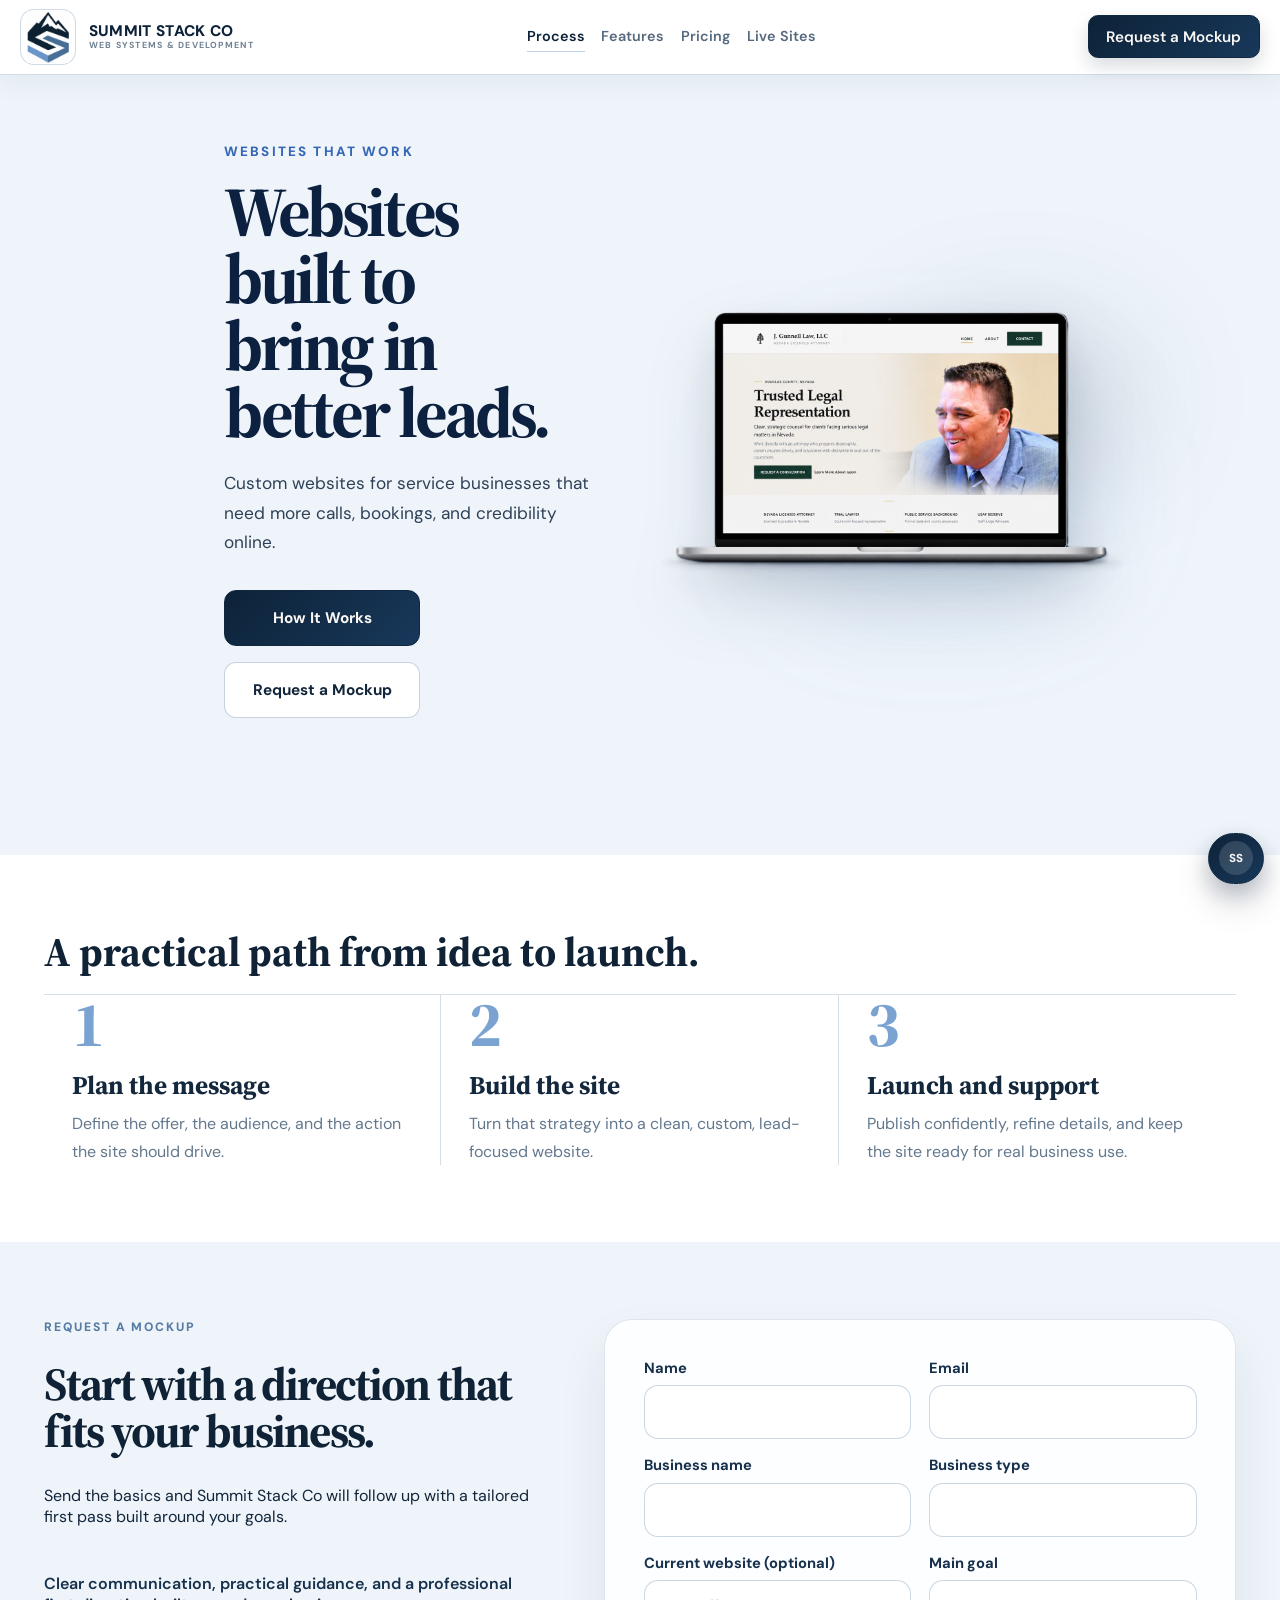
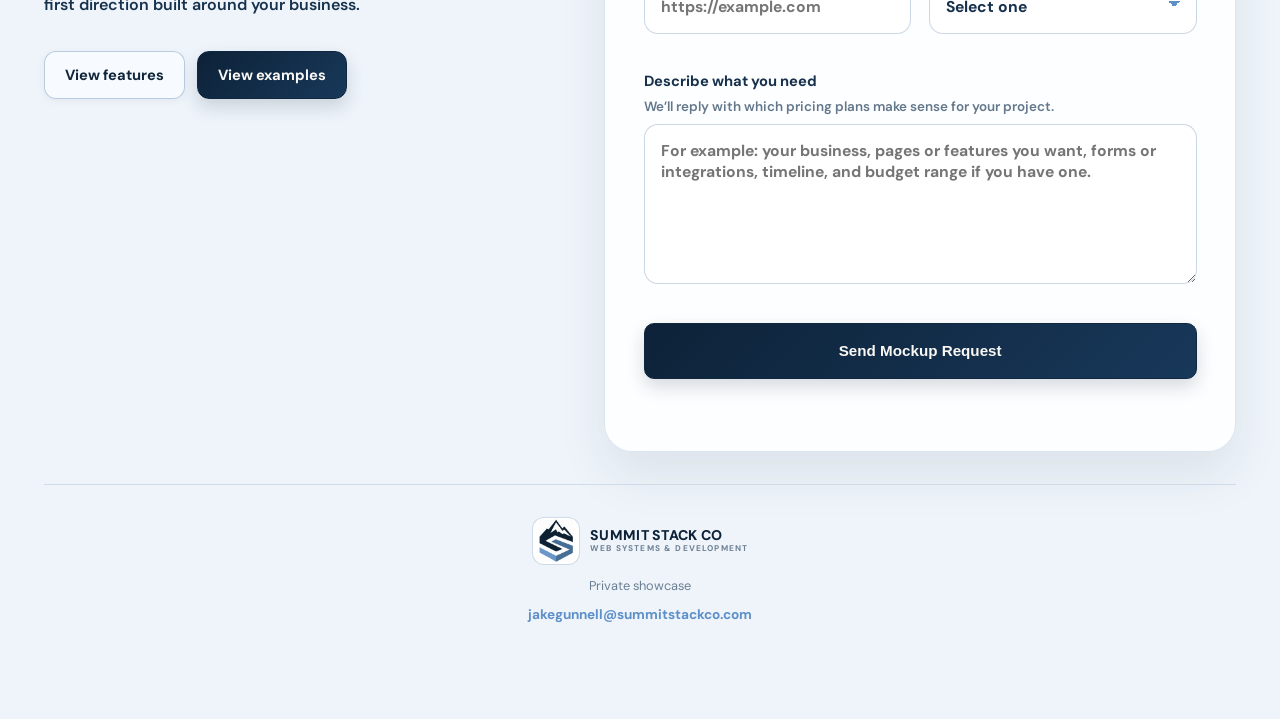
==== index.html @ 847d6bd3 "Initial commit: Summit Stack Co marketing site Co-authored-by: Cursor <cursoragent@cursor.com>" ====
<!DOCTYPE html>
<html lang="en">
<head>
  <meta charset="UTF-8">
  <meta name="viewport" content="width=device-width, initial-scale=1">
  <meta name="robots" content="noindex, nofollow">
  <meta name="googlebot" content="noindex, nofollow">
  <title>Summit Stack Co | Sample Sites</title>
  <link rel="preconnect" href="https://fonts.googleapis.com">
  <link rel="preconnect" href="https://fonts.gstatic.com" crossorigin>
  <link href="https://fonts.googleapis.com/css2?family=DM+Sans:ital,opsz,wght@0,9..40,400;0,9..40,500;0,9..40,600;1,9..40,400&family=Source+Serif+4:ital,opsz,wght@0,8..60,500;0,8..60,600;1,8..60,400&display=swap" rel="stylesheet">
  <link rel="stylesheet" href="assets/css/sample-sites-private.css">
  <link rel="icon" href="assets/img/summit-stack-logo-mark.png" type="image/png">
  <script src="assets/js/mockup-form.js" defer></script>
</head>
<body>
<header class="private-showcase-nav">
  <div class="private-showcase-nav__inner">
    <div class="private-showcase-nav__brand">
      <a class="private-showcase-nav__brand-link" href="index.html" aria-label="Summit Stack Co home">
        <span class="private-showcase-nav__brand-badge">
          <img class="private-showcase-nav__brand-logo" src="assets/img/summit-stack-logo-mark.png" alt="Summit Stack Co">
        </span>
      </a>
      <div class="private-showcase-nav__brand-copy">
        <strong class="private-showcase-nav__brand-name">Summit Stack Co</strong>
        <span class="private-showcase-nav__brand-meta">Web Systems &amp; Development</span>
      </div>
    </div>
    <nav class="private-showcase-nav__links" aria-label="Private showcase navigation">
      <a href="index.html#process" aria-current="page">Process</a>
      <a href="features/index.html">Features</a>
      <a href="pricing/index.html">Pricing</a>
      <a href="production/index.html">Live Sites</a>
    </nav>
    <div class="private-showcase-nav__actions">
      <a class="primary-btn private-showcase-nav__cta" href="#request-mockup">Request a Mockup</a>
      <details class="private-showcase-menu">
        <summary aria-label="Open showcase navigation"><span></span><span></span><span></span></summary>
        <nav aria-label="Mobile private showcase navigation">
          <a href="index.html#process" aria-current="page">Process</a>
          <a href="features/index.html">Features</a>
          <a href="pricing/index.html">Pricing</a>
          <a href="production/index.html">Live Sites</a>
        </nav>
      </details>
    </div>
  </div>
</header>
<main class="showcase-page summit-home-shell">
  <section class="ss-home-hero">
    <div class="ss-home-hero__inner">
      <div class="ss-home-hero__copy">
        <p class="ss-home-hero__eyebrow">WEBSITES THAT WORK</p>
        <h1>Websites built to bring in better leads.</h1>
        <p class="ss-home-hero__lead">Custom websites for service businesses that need more calls, bookings, and credibility online.</p>
        <div class="ss-home-hero__actions">
          <a class="primary-btn" href="#process">How It Works</a>
          <a class="secondary-btn" href="#request-mockup">Request a Mockup</a>
        </div>
      </div>
      <aside class="ss-home-hero__visual" aria-label="Website preview">
        <a class="ss-home-hero__laptop" href="https://gunslaw.com" target="_blank" rel="noopener noreferrer" aria-label="Visit Gunslaw.com">
          <img src="Logos/laptop.png" alt="Laptop preview showing a service business website">
        </a>
      </aside>
    </div>
  </section>

  <section id="process" class="summit-process-section summit-process-section--fullbleed">
    <div class="summit-process-section__contain">
      <div class="summit-section-heading summit-process-section__heading">
        <h2>A practical path from idea to launch.</h2>
      </div>
      <div class="summit-process-grid">
        <article class="summit-process-card">
          <span class="summit-process-card__step">1</span>
          <h3>Plan the message</h3>
          <p>Define the offer, the audience, and the action the site should drive.</p>
        </article>
        <article class="summit-process-card">
          <span class="summit-process-card__step">2</span>
          <h3>Build the site</h3>
          <p>Turn that strategy into a clean, custom, lead-focused website.</p>
        </article>
        <article class="summit-process-card">
          <span class="summit-process-card__step">3</span>
          <h3>Launch and support</h3>
          <p>Publish confidently, refine details, and keep the site ready for real business use.</p>
        </article>
      </div>
    </div>
  </section>

  <section id="request-mockup" class="summit-form-section">
    <div class="summit-form-section__intro">
      <p class="summit-section-heading__eyebrow">Request a mockup</p>
      <h2>Start with a direction that fits your business.</h2>
      <p>Send the basics and Summit Stack Co will follow up with a tailored first pass built around your goals.</p>
      <p class="summit-form-section__trust">Clear communication, practical guidance, and a professional first direction built around your business.</p>
      <div class="summit-form-intro-actions">
        <a class="secondary-btn summit-form-intro-actions__btn" href="features/index.html">View features</a>
        <a class="primary-btn summit-form-intro-actions__btn" href="production/index.html">View examples</a>
      </div>
    </div>

    <div class="mockup-form-card">
      <form id="mockup-request-form" class="mockup-request-form" action="https://formspree.io/f/mvzdevgp" method="POST">
        <input type="hidden" name="_subject" value="New Website Mockup Request">

        <div class="mockup-form-grid">
          <label>
            Name
            <input type="text" name="name" required autocomplete="name">
          </label>

          <label>
            Email
            <input type="email" name="email" required autocomplete="email">
          </label>

          <label>
            Business name
            <input type="text" name="business_name" required autocomplete="organization">
          </label>

          <label>
            Business type
            <input type="text" name="business_type" autocomplete="organization-title">
          </label>

          <label>
            Current website (optional)
            <input type="url" name="current_website" placeholder="https://example.com">
          </label>

          <label>
            Main goal
            <select name="site_goal" required>
              <option value="">Select one</option>
              <option value="Get more calls">Get more calls</option>
              <option value="Book appointments">Book appointments</option>
              <option value="Request estimates">Request estimates</option>
              <option value="Take reservations">Take reservations</option>
              <option value="General credibility">General credibility</option>
            </select>
          </label>
        </div>

        <label class="mockup-notes-label">
          <span class="mockup-notes-label__text">Describe what you need</span>
          <span class="mockup-notes-label__hint">We’ll reply with which pricing plans make sense for your project.</span>
          <textarea name="notes" rows="5" placeholder="For example: your business, pages or features you want, forms or integrations, timeline, and budget range if you have one."></textarea>
        </label>

        <div class="mockup-form-actions">
          <button type="submit" class="primary-btn">Send Mockup Request</button>
          <p class="mockup-form-status" data-form-status aria-live="polite"></p>
        </div>
      </form>
    </div>
  </section>

  <footer class="private-footer">
    <div class="private-footer__inner">
      <a class="private-footer__brand-link" href="index.html" aria-label="Summit Stack Co home">
        <span class="private-footer__logo-wrap">
          <img class="private-footer__logo" src="assets/img/summit-stack-logo-mark.png" width="40" height="40" alt="">
        </span>
        <span class="private-footer__brand-copy">
          <strong class="private-footer__brand-name">Summit Stack Co</strong>
          <span class="private-footer__brand-meta">Web Systems &amp; Development</span>
        </span>
      </a>
      <p class="private-footer__note">Private showcase</p>
      <a class="private-footer__email" href="mailto:jakegunnell@summitstackco.com">jakegunnell@summitstackco.com</a>
    </div>
  </footer>
</main>
<a class="floating-demo-btn" href="mailto:gunnjakeim@gmail.com?subject=Summit%20Stack%20Co%20Demo%20Request" aria-label="Request a demo">
  <span class="floating-demo-icon" aria-hidden="true">SS</span>
  <span class="floating-demo-text">Request a Demo</span>
</a>
</body>
</html>
---- assets/css/sample-sites-private.css ----
*,
*::before,
*::after {
  box-sizing: border-box;
}

:root {
  --bg: #dfe8f2;
  --surface: #f8fbff;
  --surface-alt: #edf4fb;
  --text: #12263b;
  --text-muted: #55697f;
  --border: #c5d3e1;
  --brand: #5d8fc8;
  --brand-dark: #0d2238;
  --brand-soft: #dbe8f5;
  --accent-law: #4b74a8;
  --shadow: 0 24px 60px rgba(13, 34, 56, 0.12);
  --shadow-soft: 0 12px 28px rgba(13, 34, 56, 0.08);
  --radius: 16px;
}

html,
body {
  margin: 0;
  padding: 0;
  font-family: "DM Sans", -apple-system, BlinkMacSystemFont, "Segoe UI", Roboto, sans-serif;
  background: #eef4fa;
  color: var(--text);
  overflow-x: hidden;
}

.showcase-page {
  max-width: 1180px;
  margin: 0 auto;
  padding: 0 18px 56px;
  display: flex;
  flex-direction: column;
  gap: 18px;
}

.sample-hero-stage {
  position: relative;
  width: auto;
  margin-left: calc(50% - 50vw);
  margin-right: calc(50% - 50vw);
  height: calc(100svh - 72px);
  min-height: calc(100svh - 72px);
  display: flex;
  flex-direction: column;
  background: #dfe5ed;
}

.private-header {
  display: flex;
  align-items: center;
  justify-content: space-between;
  gap: 12px;
}

.private-showcase-nav {
  position: relative;
  z-index: 20;
  border-bottom: 1px solid rgba(205, 218, 232, 0.92);
  background: rgba(255, 255, 255, 0.97);
  backdrop-filter: blur(14px);
  box-shadow: 0 8px 24px rgba(13, 34, 56, 0.06);
}

.private-showcase-nav__inner {
  width: min(1240px, 100% - 2rem);
  min-height: 60px;
  margin: 0 auto;
  display: flex;
  align-items: center;
  justify-content: space-between;
  gap: 1rem;
  padding: 0.55rem 0;
}

.private-showcase-nav__brand {
  display: inline-flex;
  align-items: center;
  gap: 0.8rem;
  flex: 0 0 auto;
  min-width: 0;
}

.private-showcase-nav__brand-link {
  display: inline-flex;
  align-items: center;
  text-decoration: none;
}

.private-showcase-nav__brand-badge {
  display: inline-flex;
  align-items: center;
  justify-content: center;
  width: 56px;
  height: 56px;
  padding: 0.4rem;
  border: 1px solid rgba(205, 218, 232, 0.95);
  border-radius: 14px;
  background: #ffffff;
}

.private-showcase-nav__brand-logo {
  display: block;
  width: 100%;
  max-width: 42px;
  height: auto;
}

.private-showcase-nav__brand-copy {
  display: grid;
  gap: 0.06rem;
}

.private-showcase-nav__brand-name {
  color: var(--brand-dark);
  font-size: 0.96rem;
  font-weight: 800;
  letter-spacing: 0.02em;
  line-height: 1.05;
  text-transform: uppercase;
  white-space: nowrap;
}

.private-showcase-nav__brand-meta {
  color: rgba(85, 105, 127, 0.84);
  font-size: 0.55rem;
  font-weight: 700;
  letter-spacing: 0.14em;
  line-height: 1.1;
  text-transform: uppercase;
  white-space: nowrap;
}

.private-showcase-nav__links {
  display: none;
  align-items: center;
  justify-content: center;
  gap: 1.05rem;
  flex: 1 1 auto;
}

.private-showcase-nav__links a {
  color: #56697d;
  font-size: 0.9rem;
  font-weight: 600;
  text-decoration: none;
  padding: 0.35rem 0;
  border-bottom: 1px solid transparent;
  transition: color 0.18s ease, border-color 0.18s ease;
}

.private-showcase-nav__links a:hover,
.private-showcase-nav__links a[aria-current="page"] {
  color: var(--brand-dark);
  border-bottom-color: rgba(93, 143, 200, 0.4);
}

.private-showcase-nav__actions {
  position: relative;
  display: inline-flex;
  align-items: center;
  gap: 0.55rem;
  flex: 0 0 auto;
}

.private-showcase-nav__cta {
  padding: 0.56rem 0.86rem;
  border-radius: 9px;
  font-size: 0.9rem;
  box-shadow: 0 4px 12px rgba(47, 70, 96, 0.16);
}

.private-showcase-menu {
  position: relative;
}

.private-showcase-menu summary {
  display: inline-grid;
  place-items: center;
  width: 38px;
  height: 38px;
  padding: 0;
  border: 1px solid rgba(197, 211, 225, 0.95);
  border-radius: 9px;
  background: #ffffff;
  cursor: pointer;
  list-style: none;
}

.private-showcase-menu summary::-webkit-details-marker {
  display: none;
}

.private-showcase-menu summary span {
  display: block;
  width: 16px;
  height: 2px;
  margin: 2px 0;
  border-radius: 999px;
  background: #4b6175;
}

.private-showcase-menu nav {
  position: absolute;
  top: calc(100% + 0.55rem);
  right: 0;
  min-width: 190px;
  display: grid;
  gap: 0.1rem;
  padding: 0.55rem;
  border: 1px solid rgba(197, 211, 225, 0.95);
  border-radius: 14px;
  background: rgba(248, 251, 255, 0.98);
  box-shadow: 0 16px 34px rgba(17, 37, 58, 0.1);
}

.private-showcase-menu nav a {
  padding: 0.68rem 0.75rem;
  border-radius: 9px;
  color: #566575;
  font-size: 0.94rem;
  font-weight: 600;
  text-decoration: none;
}

.private-showcase-menu nav a:hover,
.private-showcase-menu nav a[aria-current="page"] {
  color: var(--brand-dark);
  background: rgba(93, 143, 200, 0.08);
}

@media (max-width: 520px) {
  .private-showcase-nav__brand-meta {
    display: none;
  }

  .private-showcase-nav__brand-logo {
    max-width: 32px;
  }

  .private-showcase-nav__cta {
    padding: 0.52rem 0.68rem;
    font-size: 0.84rem;
  }
}

.private-label {
  display: inline-flex;
  align-items: center;
  border: 1px solid #c9c2b6;
  border-radius: 999px;
  padding: 0.3rem 0.65rem;
  font-size: 0.72rem;
  letter-spacing: 0.07em;
  text-transform: uppercase;
  color: #6b6560;
  background: rgba(255, 255, 255, 0.65);
}

.sample-private-label {
  margin: 0 0 0.85rem;
  font-size: 0.68rem;
  font-weight: 700;
  letter-spacing: 0.11em;
  text-transform: uppercase;
  color: rgba(87, 83, 78, 0.72);
}

.email-link {
  color: var(--brand);
  text-decoration: none;
  font-weight: 600;
}

.email-link:hover {
  text-decoration: underline;
}

.sample-hero-wrap {
  position: relative;
  overflow: hidden;
  width: 100%;
  margin: 0;
  padding: clamp(0.75rem, 2vw, 1.25rem) clamp(1.2rem, 4vw, 2.8rem);
  border: 0;
  border-radius: 0;
  box-shadow: none;
  flex: 1 1 auto;
  display: flex;
  align-items: center;
}

.sample-hero-bg {
  position: absolute;
  inset: 0;
  background: #dfe5ed;
}

.sample-hero-shell {
  position: relative;
  z-index: 1;
  display: grid;
  gap: clamp(1rem, 2.5vw, 2rem);
  align-items: center;
  width: min(1120px, 100% - 2rem);
  max-width: 1120px;
  margin: 0 auto;
}

.sample-hero-content {
  max-width: 560px;
  padding: 0;
  border: 0;
  border-radius: 0;
  background: transparent;
  color: var(--text);
  box-shadow: none;
}

.sample-hero-kicker {
  position: relative;
  display: inline-flex;
  align-items: center;
  gap: 0.6rem;
  margin: 0 0 0.8rem;
  color: #23384f;
  font-size: 0.84rem;
  font-weight: 800;
  letter-spacing: 0.18em;
  text-transform: uppercase;
}

.sample-hero-kicker::before {
  content: "";
  width: 28px;
  height: 1px;
  background: #c59732;
}

.sample-hero-content h1 {
  max-width: 8.5ch;
  margin: 0 0 0.55rem;
  font-family: "Source Serif 4", Georgia, serif;
  font-size: clamp(2.45rem, 4.2vw, 4rem);
  line-height: 0.93;
  letter-spacing: -0.055em;
  font-weight: 600;
  color: #12161c;
}

.sample-hero-subheading {
  margin: 0 0 0.3rem;
  max-width: 26ch;
  color: #18324c;
  line-height: 1.4;
  font-size: 0.96rem;
}

.sample-hero-support {
  margin: 0 0 0.9rem;
  max-width: 34ch;
  color: #64707d;
  line-height: 1.45;
  font-size: 0.84rem;
}

.sample-hero-actions {
  display: flex;
  flex-wrap: wrap;
  gap: 12px;
  margin-top: 0;
  align-items: center;
}

.sample-hero-actions .primary-btn {
  padding: 0.68rem 1.05rem;
  border-color: rgba(13, 34, 56, 0.92);
  box-shadow: 0 10px 24px rgba(13, 34, 56, 0.16);
}

.sample-hero-actions .primary-btn:hover {
  background: #14304e;
  box-shadow: 0 12px 28px rgba(13, 34, 56, 0.2);
}

.sample-hero-secondary {
  border-color: transparent;
  background: transparent;
  box-shadow: none;
  padding-left: 0;
  padding-right: 0;
  font-weight: 700;
}

.sample-hero-aside {
  display: flex;
  justify-content: center;
  align-items: center;
}

.sample-hero-logo-panel {
  display: flex;
  align-items: center;
  justify-content: center;
  width: min(100%, 360px);
  min-height: 260px;
  padding: 1rem;
  border: 0;
  border-radius: 0;
  background: transparent;
  box-shadow: none;
}

.sample-hero-logo-panel img {
  display: block;
  width: min(100%, 280px);
  height: auto;
}

.sample-hero-bar {
  width: 100%;
  margin: 0;
  padding: 0.5rem 0;
  border-top: 1px solid rgba(185, 193, 204, 0.88);
  border-bottom: 1px solid rgba(185, 193, 204, 0.88);
  background: #ffffff;
}

.sample-hero-bar__inner {
  width: min(1120px, 100% - 2rem);
  margin: 0 auto;
  display: grid;
  grid-template-columns: 1fr;
  gap: 0.65rem;
}

.sample-hero-bar__item {
  position: relative;
  padding: 0.85rem 1rem 0.8rem;
  border: 1px solid rgba(198, 207, 218, 0.8);
  background:
    linear-gradient(180deg, rgba(248, 251, 255, 0.95) 0%, rgba(255, 255, 255, 1) 100%);
  overflow: hidden;
}

.sample-hero-bar__item::before {
  content: "";
  position: absolute;
  inset: 0 auto 0 0;
  width: 4px;
  background: linear-gradient(180deg, #5d8fc8 0%, #0d2238 100%);
}

.sample-hero-bar__item h2 {
  margin: 0 0 0.22rem;
  color: #11161d;
  font-size: 0.74rem;
  font-weight: 800;
  letter-spacing: 0.08em;
  text-transform: uppercase;
}

.sample-hero-bar__item p {
  margin: 0;
  color: #687585;
  line-height: 1.3;
  font-size: 0.76rem;
}

.primary-btn,
.secondary-btn {
  display: inline-block;
  border-radius: 10px;
  font-size: 0.95rem;
  font-weight: 600;
  text-decoration: none;
  transition: transform 0.18s ease, box-shadow 0.18s ease, background-color 0.18s ease;
}

.primary-btn {
  color: #faf8f5;
  background: linear-gradient(135deg, var(--brand-dark) 0%, #18385a 100%);
  border: 1px solid #102740;
  padding: 0.65rem 1.1rem;
  box-shadow: 0 8px 18px rgba(13, 34, 56, 0.16);
}

.primary-btn:hover {
  background: linear-gradient(135deg, #163250 0%, #0d2238 100%);
  transform: translateY(-1px);
  box-shadow: 0 10px 22px rgba(13, 34, 56, 0.2);
}

.secondary-btn {
  color: var(--text);
  border: 1px solid rgba(175, 197, 220, 0.88);
  background: rgba(248, 251, 255, 0.94);
  padding: 0.65rem 1.1rem;
  box-shadow: 0 2px 8px rgba(28, 25, 23, 0.05);
}

.secondary-btn:hover {
  background: #ffffff;
  transform: translateY(-1px);
}

.sample-sites-section h2,
.sample-process-section h2 {
  margin: 0 0 16px;
  font-size: 1.35rem;
}

.samples-section-title {
  font-family: "Source Serif 4", Georgia, serif;
  font-weight: 600;
  color: var(--brand-dark);
  margin-bottom: 0.35rem;
}

.samples-section-lead {
  margin: 0 0 1.25rem;
  color: var(--text-muted);
  line-height: 1.6;
  max-width: 52ch;
}

.section-heading {
  display: grid;
  gap: 0.35rem;
  margin-bottom: 1.3rem;
}

.section-kicker {
  margin: 0;
  color: #4f78a6;
  font-size: 0.75rem;
  font-weight: 800;
  letter-spacing: 0.12em;
  text-transform: uppercase;
}

.sample-sites-section--portfolio {
  padding: 0.25rem 0 clamp(2rem, 4vw, 3rem);
  border-bottom: 1px solid rgba(197, 211, 225, 0.82);
}

.portfolio-samples {
  display: flex;
  flex-direction: column;
  gap: clamp(2.25rem, 5vw, 4.5rem);
  margin-top: 1.6rem;
}

.portfolio-sample-row {
  display: grid;
  grid-template-columns: minmax(0, 1.08fr) minmax(280px, 0.72fr);
  gap: clamp(1.35rem, 4vw, 3rem);
  align-items: center;
  padding: clamp(1rem, 2vw, 1.35rem);
  border: 1px solid rgba(197, 211, 225, 0.9);
  border-radius: 26px;
  background: rgba(248, 251, 255, 0.82);
  box-shadow: 0 10px 26px rgba(13, 34, 56, 0.05);
}

.portfolio-sample-row--reverse {
  grid-template-columns: minmax(280px, 0.72fr) minmax(0, 1.08fr);
}

.portfolio-sample-row--reverse .portfolio-sample-media {
  grid-column: 2;
}

.portfolio-sample-row--reverse .portfolio-sample-copy {
  grid-column: 1;
  grid-row: 1;
}

.portfolio-sample-media {
  position: relative;
  min-height: clamp(260px, 34vw, 430px);
  overflow: hidden;
  border: 1px solid rgba(197, 211, 225, 0.9);
  border-radius: 20px;
  background:
    radial-gradient(circle at 18% 18%, rgba(255, 255, 255, 0.82), transparent 34%),
    linear-gradient(145deg, #eff5fb 0%, #dce8f4 100%);
  box-shadow:
    0 2px 4px rgba(17, 37, 58, 0.03),
    0 18px 42px rgba(17, 37, 58, 0.08);
}

.portfolio-sample-media::before {
  content: attr(data-fallback);
  position: absolute;
  inset: 0;
  display: grid;
  place-items: center;
  padding: 1.5rem;
  text-align: center;
  color: #7a7168;
  font-size: 0.92rem;
  font-weight: 600;
  letter-spacing: 0.01em;
}

.portfolio-sample-media img {
  position: relative;
  z-index: 1;
  display: block;
  width: 100%;
  height: 100%;
  min-height: inherit;
  object-fit: cover;
  object-position: top center;
  background: #f6f0e8;
}

.portfolio-sample-copy {
  max-width: 35rem;
}

.portfolio-sample-copy h3 {
  margin: 0 0 0.7rem;
  font-family: "Source Serif 4", Georgia, serif;
  font-weight: 600;
  font-size: clamp(1.55rem, 3vw, 2.25rem);
  line-height: 1.08;
  letter-spacing: -0.03em;
  color: var(--brand-dark);
}

.portfolio-sample-copy .perfect-for {
  margin: 0 0 0.85rem;
  color: var(--text-muted);
  line-height: 1.62;
  font-size: 0.98rem;
}

.portfolio-sample-copy .perfect-for strong {
  color: var(--text);
  font-weight: 700;
}

.portfolio-sample-points {
  display: grid;
  gap: 0.45rem;
  margin: 1rem 0 1.25rem;
  padding: 0;
  list-style: none;
}

.portfolio-sample-points li {
  position: relative;
  padding-left: 1.05rem;
  color: #36506a;
  line-height: 1.45;
  font-size: 0.95rem;
}

.portfolio-sample-points li::before {
  content: "";
  position: absolute;
  left: 0;
  top: 0.62em;
  width: 5px;
  height: 5px;
  border-radius: 999px;
  background: var(--brand);
  opacity: 0.82;
}

.sample-focus-pill {
  display: inline-block;
  margin: 0 0 0.65rem;
  padding: 0.24rem 0.62rem;
  font-size: 0.68rem;
  font-weight: 700;
  letter-spacing: 0.07em;
  text-transform: uppercase;
  color: var(--brand-dark);
  background: rgba(237, 244, 251, 0.96);
  border: 1px solid rgba(197, 211, 225, 0.9);
  border-radius: 999px;
}

.portfolio-sample-copy .sample-focus-pill {
  margin-bottom: 0.65rem;
  background: rgba(255, 253, 250, 0.92);
}

.sample-showcase-desc {
  margin: 0;
  color: var(--text-muted);
  line-height: 1.65;
  font-size: 1rem;
}

.portfolio-sample-copy .sample-showcase-desc {
  margin: 0;
  line-height: 1.65;
  font-size: 1rem;
}

.sample-showcase-btn {
  display: inline-block;
}

@media (max-width: 899px) {
  .portfolio-sample-row,
  .portfolio-sample-row--reverse {
    grid-template-columns: 1fr;
    gap: 1.15rem;
  }

  .portfolio-sample-row--reverse .portfolio-sample-media,
  .portfolio-sample-row--reverse .portfolio-sample-copy {
    grid-column: auto;
    grid-row: auto;
  }

  .portfolio-sample-media {
    min-height: clamp(230px, 62vw, 360px);
    border-radius: 15px;
  }

  .portfolio-sample-copy {
    max-width: none;
  }
}

.visually-hidden {
  position: absolute;
  width: 1px;
  height: 1px;
  padding: 0;
  margin: -1px;
  overflow: hidden;
  clip: rect(0, 0, 0, 0);
  white-space: nowrap;
  border: 0;
}

/* --- Featured samples (editorial layout, mini page previews) --- */
.sample-sites-section--showcase {
  margin-top: 0.35rem;
}

.samples-section-lead--editorial {
  max-width: 52ch;
  margin-left: 0;
  margin-right: auto;
  padding-right: 1rem;
}

.featured-samples-shell {
  margin-top: 1.35rem;
  padding: 1.65rem 1.35rem 1.85rem;
  background:
    linear-gradient(168deg, #faf6ef 0%, #f5ede3 42%, #efe6da 100%);
  border: 1px solid #e0d4c6;
  border-radius: 22px;
  box-shadow:
    inset 0 1px 0 rgba(255, 255, 255, 0.72),
    0 4px 32px rgba(58, 42, 34, 0.055);
}

.featured-samples {
  display: grid;
  grid-template-columns: minmax(0, 1.14fr) minmax(0, 0.86fr);
  gap: 1.35rem 1.65rem;
  align-items: start;
}

.featured-samples__column {
  display: flex;
  flex-direction: column;
  gap: 1.05rem;
}

.sample-showcase-card {
  position: relative;
  background: linear-gradient(180deg, #fefdfb 0%, #faf7f2 100%);
  border: 1px solid rgba(216, 206, 192, 0.95);
  border-radius: 18px;
  overflow: hidden;
  box-shadow:
    0 2px 4px rgba(45, 38, 33, 0.03),
    0 14px 36px rgba(45, 38, 33, 0.07);
  transition: transform 0.22s ease, box-shadow 0.22s ease;
}

@media (prefers-reduced-motion: reduce) {
  .sample-showcase-card {
    transition: none;
  }
}

.sample-showcase-card:hover {
  transform: translateY(-3px);
  box-shadow:
    0 4px 8px rgba(45, 38, 33, 0.04),
    0 22px 48px rgba(45, 38, 33, 0.1);
}

.sample-showcase-card--law {
  border-color: rgba(200, 184, 170, 0.85);
}

.sample-showcase-card--contractor {
  border-color: rgba(198, 186, 172, 0.9);
}

.sample-showcase-card--dental {
  border-color: rgba(190, 202, 190, 0.55);
}

.sample-showcase-card--restaurant {
  border-color: rgba(120, 100, 90, 0.35);
}

.sample-showcase-preview {
  position: relative;
  border-bottom: 1px solid rgba(45, 38, 33, 0.06);
}

.sample-showcase-shot {
  display: block;
  width: 100%;
  height: auto;
}

.sample-showcase-body {
  padding: 1.2rem 1.35rem 1.45rem;
  text-align: left;
}

.sample-showcase-card--compact .sample-showcase-body {
  padding: 1rem 1.15rem 1.2rem;
}

.sample-focus-pill {
  display: inline-block;
  margin: 0 0 0.45rem;
  padding: 0.22rem 0.6rem;
  font-size: 0.68rem;
  font-weight: 700;
  letter-spacing: 0.07em;
  text-transform: uppercase;
  color: #5c5650;
  background: rgba(255, 255, 255, 0.82);
  border: 1px solid rgba(190, 180, 168, 0.65);
  border-radius: 999px;
}

.sample-showcase-body h3 {
  margin: 0 0 0.55rem;
  font-family: "Source Serif 4", Georgia, serif;
  font-weight: 600;
  font-size: 1.28rem;
  letter-spacing: -0.02em;
  color: #1c1917;
  line-height: 1.18;
}

.sample-showcase-card--compact .sample-showcase-body h3 {
  font-size: 1.12rem;
}

.sample-showcase-body .perfect-for {
  margin: 0 0 0.65rem;
  font-size: 0.93rem;
  line-height: 1.58;
  color: var(--text-muted);
}

.sample-showcase-body .perfect-for strong {
  color: #292524;
  font-weight: 700;
}

.sample-showcase-desc {
  margin: 0 0 1rem;
  color: var(--text-muted);
  line-height: 1.62;
  font-size: 0.96rem;
  max-width: 52ch;
}

.sample-showcase-btn {
  display: inline-block;
}

/* Mini previews — styled to echo each live sample page (not browser chrome) */
.preview-panel {
  font-size: 1rem;
  line-height: 1.3;
  -webkit-font-smoothing: antialiased;
}

/* Law — navy / burgundy PI landing */
.preview-panel--law {
  background: radial-gradient(circle at 100% 0%, rgba(143, 40, 51, 0.08), transparent 45%), #ebe7df;
}

.pv-law-top {
  display: flex;
  align-items: center;
  justify-content: space-between;
  gap: 8px;
  flex-wrap: wrap;
  padding: 9px 12px 10px;
  background: linear-gradient(180deg, #1b2e44 0%, #152536 100%);
  color: #f2ebe2;
}

.pv-law-logo {
  font-weight: 800;
  font-size: 0.62rem;
  letter-spacing: 0.02em;
}

.pv-law-nav {
  display: flex;
  flex-wrap: wrap;
  gap: 4px 10px;
  font-size: 0.55rem;
  font-weight: 600;
  opacity: 0.82;
}

.pv-law-main {
  display: grid;
  grid-template-columns: 1.05fr 0.95fr;
  gap: 10px;
  padding: 12px 12px 14px;
  align-items: start;
}

.pv-law-left {
  padding-top: 2px;
}

.pv-law-eyebrow {
  margin: 0 0 5px;
  font-size: 0.55rem;
  font-weight: 700;
  text-transform: uppercase;
  letter-spacing: 0.06em;
  color: #8f2833;
}

.pv-law-h {
  margin: 0 0 6px;
  font-family: Georgia, "Times New Roman", serif;
  font-weight: 700;
  font-size: 0.78rem;
  line-height: 1.2;
  color: #1b2e44;
}

.pv-law-p {
  margin: 0;
  font-size: 0.6rem;
  line-height: 1.45;
  color: #46576a;
}

.pv-law-seal {
  display: inline-block;
  margin-top: 8px;
  padding: 3px 8px;
  font-size: 0.52rem;
  font-weight: 700;
  text-transform: uppercase;
  letter-spacing: 0.04em;
  color: #8f2833;
  border: 1px solid rgba(143, 40, 51, 0.45);
  border-radius: 4px;
  background: rgba(255, 255, 255, 0.65);
}

.pv-law-aside {
  padding: 10px 10px 11px;
  background: #fdfcfa;
  border-radius: 10px;
  border: 1px solid #d8d4cd;
  box-shadow: 0 6px 18px rgba(27, 46, 68, 0.08);
}

.pv-law-form-title {
  margin: 0 0 8px;
  font-weight: 700;
  font-size: 0.62rem;
  color: #1b2e44;
}

.pv-law-field {
  display: block;
  margin-bottom: 7px;
}

.pv-law-label {
  display: block;
  margin-bottom: 3px;
  font-size: 0.52rem;
  font-weight: 600;
  color: #46576a;
}

.pv-law-input {
  display: block;
  height: 17px;
  border-radius: 5px;
  background: #f5f2ec;
  border: 1px solid #d0cbc3;
}

.pv-law-input--tall {
  height: 30px;
}

.pv-law-submit {
  display: block;
  margin-top: 8px;
  padding: 6px 10px;
  text-align: center;
  font-size: 0.58rem;
  font-weight: 700;
  color: #f9f7f3;
  background: linear-gradient(180deg, #9e2f3c 0%, #8f2833 100%);
  border-radius: 6px;
  box-shadow: 0 2px 6px rgba(143, 40, 51, 0.25);
}

/* Contractor — roof photo strip, rust CTAs, project cards */
.preview-panel--contractor {
  background: #f4efe8;
}

.pv-co-strip {
  padding: 5px 10px;
  text-align: center;
  font-size: 0.52rem;
  font-weight: 600;
  letter-spacing: 0.03em;
  color: #e8e2d8;
  background: #2e3538;
}

.pv-co-hero {
  position: relative;
  min-height: 76px;
  overflow: hidden;
}

.pv-co-hero-photo {
  position: absolute;
  inset: 0;
  background:
    linear-gradient(180deg, rgba(46, 53, 56, 0.15) 0%, rgba(30, 28, 26, 0.55) 100%),
    url("data:image/svg+xml,%3Csvg xmlns='http://www.w3.org/2000/svg' viewBox='0 0 120 40'%3E%3Cpath fill='%235c5349' d='M0 28 L30 8 L55 22 L80 6 L120 26 V40 H0z'/%3E%3Cpath fill='%238b7355' d='M0 32 L40 14 L70 26 L120 18 V40 H0z'/%3E%3C/svg%3E")
      center/cover no-repeat,
    linear-gradient(105deg, #6b5d4f 0%, #9a8268 45%, #c9b196 100%);
}

.pv-co-hero-text {
  position: relative;
  z-index: 1;
  padding: 11px 12px 12px;
  max-width: 78%;
}

.pv-co-kicker {
  margin: 0 0 4px;
  font-size: 0.52rem;
  font-weight: 700;
  text-transform: uppercase;
  letter-spacing: 0.06em;
  color: rgba(255, 250, 244, 0.92);
}

.pv-co-h {
  margin: 0 0 7px;
  font-family: "Arial Narrow", "Helvetica Neue", Arial, sans-serif;
  font-weight: 800;
  font-size: 0.82rem;
  line-height: 1.05;
  letter-spacing: -0.03em;
  color: #fffaf4;
  text-shadow: 0 1px 12px rgba(0, 0, 0, 0.35);
}

.pv-co-cta {
  display: inline-block;
  padding: 4px 10px;
  font-size: 0.54rem;
  font-weight: 700;
  color: #fffaf4;
  background: #ba6437;
  border-radius: 4px;
  box-shadow: 0 2px 8px rgba(0, 0, 0, 0.2);
}

.pv-co-cards {
  display: grid;
  grid-template-columns: 1fr 1fr;
  gap: 8px;
  padding: 9px 10px 11px;
  background: #ebe4da;
}

.pv-co-card {
  padding: 6px 7px 7px;
  background: #fffaf4;
  border-radius: 8px;
  border: 1px solid rgba(33, 38, 40, 0.1);
}

.pv-co-thumb {
  height: 34px;
  border-radius: 5px;
  background:
    linear-gradient(145deg, rgba(255, 255, 255, 0.15) 0%, transparent 50%),
    linear-gradient(95deg, #5a534c 0%, #8f7a63 40%, #c4a882 100%);
}

.pv-co-thumb--alt {
  background:
    linear-gradient(145deg, rgba(255, 255, 255, 0.12) 0%, transparent 45%),
    linear-gradient(85deg, #4a4540 0%, #7a6a58 50%, #a69078 100%);
}

.pv-co-card p {
  margin: 6px 0 0;
  font-size: 0.5rem;
  font-weight: 600;
  line-height: 1.35;
  color: #596266;
}

/* Dental — sage / beige calm clinic */
.preview-panel--dental {
  background: linear-gradient(180deg, #fcfaf7 0%, #f3ece4 100%);
}

.pv-dent-head {
  display: flex;
  align-items: center;
  justify-content: space-between;
  padding: 9px 12px;
  border-bottom: 1px solid rgba(112, 129, 114, 0.18);
  background: rgba(251, 250, 248, 0.95);
}

.pv-dent-name {
  font-family: "Source Serif 4", Georgia, serif;
  font-weight: 600;
  font-size: 0.72rem;
  color: #313733;
}

.pv-dent-deco {
  width: 36px;
  height: 3px;
  border-radius: 999px;
  background: linear-gradient(90deg, #8ea18d, #dce5dc);
}

.pv-dent-center {
  text-align: center;
  padding: 16px 14px 18px;
}

.pv-dent-eyebrow {
  margin: 0 0 8px;
  font-size: 0.58rem;
  font-weight: 600;
  letter-spacing: 0.08em;
  text-transform: uppercase;
  color: #708172;
}

.pv-dent-h {
  margin: 0;
  font-family: "Source Serif 4", Georgia, serif;
  font-weight: 600;
  font-size: 0.8rem;
  line-height: 1.2;
  color: #2f3532;
  max-width: 16em;
  margin-left: auto;
  margin-right: auto;
}

.pv-dent-actions {
  display: flex;
  flex-wrap: wrap;
  justify-content: center;
  gap: 7px;
  margin-top: 12px;
}

.pv-dent-pill {
  padding: 5px 11px;
  font-size: 0.55rem;
  font-weight: 600;
  color: #2f3532;
  background: #dce5dc;
  border-radius: 999px;
}

.pv-dent-pill--ghost {
  background: transparent;
  border: 1px solid rgba(112, 129, 114, 0.45);
  color: #5f6764;
}

/* Restaurant — dark hero + menu (Juniper-style) */
.preview-panel--restaurant {
  background: #1a1412;
}

.pv-rest-hero {
  position: relative;
  min-height: 84px;
  overflow: hidden;
}

.pv-rest-hero-bg {
  position: absolute;
  inset: 0;
  background:
    radial-gradient(ellipse 80% 90% at 70% 20%, rgba(184, 121, 77, 0.35), transparent 55%),
    linear-gradient(180deg, rgba(36, 25, 21, 0.2) 0%, rgba(26, 20, 18, 0.92) 100%),
    linear-gradient(115deg, #3a2a22 0%, #241915 50%, #1a1412 100%);
}

.pv-rest-hero-copy {
  position: relative;
  z-index: 1;
  padding: 12px 12px 14px;
}

.pv-rest-kicker {
  margin: 0 0 5px;
  font-size: 0.55rem;
  font-weight: 600;
  letter-spacing: 0.04em;
  color: #e8d8c2;
  opacity: 0.95;
}

.pv-rest-h {
  margin: 0 0 8px;
  font-family: Georgia, "Times New Roman", serif;
  font-weight: 600;
  font-size: 0.88rem;
  line-height: 1.05;
  color: #f7efe2;
}

.pv-rest-btns {
  display: flex;
  flex-wrap: wrap;
  gap: 6px;
}

.pv-rest-btn {
  padding: 4px 9px;
  font-size: 0.52rem;
  font-weight: 700;
  color: #241915;
  background: #b8794d;
  border-radius: 4px;
}

.pv-rest-btn--outline {
  background: transparent;
  color: #f7efe2;
  border: 1px solid rgba(247, 239, 226, 0.45);
}

.pv-rest-menu {
  display: grid;
  grid-template-columns: 1fr 1fr;
  gap: 10px 12px;
  padding: 10px 12px 12px;
  background: #241915;
  border-top: 1px solid rgba(93, 65, 49, 0.25);
}

.pv-rest-mh {
  margin: 0 0 5px;
  font-family: Georgia, serif;
  font-size: 0.58rem;
  font-weight: 600;
  color: #b8794d;
}

.pv-rest-item {
  display: flex;
  justify-content: space-between;
  gap: 6px;
  margin: 0 0 4px;
  padding-bottom: 3px;
  border-bottom: 1px dotted rgba(247, 239, 226, 0.12);
  font-size: 0.52rem;
  color: #e8d8c2;
}

.pv-rest-item span:last-child {
  font-weight: 600;
  color: #c4a990;
  flex-shrink: 0;
}

/* Featured vs compact scale */
.sample-showcase-card--featured .sample-showcase-preview {
  min-height: 200px;
}

.sample-showcase-card--featured .pv-law-h {
  font-size: 0.88rem;
}

.sample-showcase-card--featured .pv-law-main {
  padding: 14px 14px 16px;
}

.sample-showcase-card--featured .pv-co-hero {
  min-height: 92px;
}

.sample-showcase-card--featured .pv-rest-hero {
  min-height: 96px;
}

.sample-showcase-card--compact .pv-law-h {
  font-size: 0.68rem;
}

.sample-showcase-card--compact .pv-law-main {
  grid-template-columns: 1fr;
  padding: 10px;
}

.sample-showcase-card--compact .pv-law-aside {
  max-width: 100%;
}

.sample-showcase-card--compact .pv-co-hero {
  min-height: 64px;
}

.sample-showcase-card--compact .pv-co-h {
  font-size: 0.72rem;
}

.sample-showcase-card--compact .pv-dent-center {
  padding: 12px 10px 14px;
}

.sample-showcase-card--compact .pv-dent-h {
  font-size: 0.72rem;
}

.sample-showcase-card--compact .pv-rest-hero {
  min-height: 72px;
}

.sample-showcase-card--compact .pv-rest-h {
  font-size: 0.76rem;
}

.sample-showcase-card--compact .pv-rest-menu {
  padding: 8px 10px 10px;
}

@media (max-width: 899px) {
  .featured-samples {
    grid-template-columns: 1fr;
    gap: 1.15rem;
  }

  .featured-samples__column {
    gap: 1.05rem;
  }

  .sample-showcase-card--featured .pv-law-main {
    grid-template-columns: 1fr;
  }
}

@media (min-width: 900px) {
  .sample-showcase-card--featured .sample-showcase-preview {
    min-height: 280px;
  }

  .featured-samples__column {
    padding-top: 0.55rem;
  }
}

.sample-sites-grid {
  display: grid;
  grid-template-columns: 1fr;
  gap: 1.25rem;
}

.sample-sites-grid--four {
  gap: 1.35rem;
}

.sample-site-card {
  position: relative;
  background: var(--surface);
  border: 1px solid rgba(214, 207, 196, 0.9);
  border-radius: var(--radius);
  box-shadow: var(--shadow-soft);
  overflow: hidden;
  transition: box-shadow 0.22s ease, transform 0.22s ease;
}

.sample-site-card:hover {
  box-shadow: var(--shadow);
  transform: translateY(-2px);
}

.sample-card-hit {
  position: absolute;
  inset: 0;
  z-index: 2;
  text-indent: -9999px;
  overflow: hidden;
}

.sample-site-body {
  position: relative;
  z-index: 1;
  padding: 1.1rem 1.15rem 1.25rem;
  pointer-events: none;
}

.sample-site-body h3 {
  font-family: "Source Serif 4", Georgia, serif;
  font-weight: 600;
  margin: 0 0 8px;
  font-size: 1.2rem;
  color: #1c1917;
}

.perfect-for {
  margin: 0 0 10px;
  color: var(--text-muted);
  line-height: 1.55;
  font-size: 0.94rem;
}

.perfect-for strong {
  color: var(--text);
  font-weight: 700;
}

.sample-site-body p {
  margin: 0 0 12px;
  color: var(--text-muted);
  line-height: 1.55;
}

.sample-site-body ul {
  margin: 0 0 14px;
  padding-left: 1.1rem;
}

.sample-site-body li {
  margin-bottom: 6px;
  color: #44403c;
}

.could-include-label {
  margin: 0 0 0.35rem;
  font-size: 0.8rem;
  font-weight: 700;
  text-transform: uppercase;
  letter-spacing: 0.05em;
  color: #78716c;
}

.could-include-list {
  margin: 0 0 1rem;
}

.card-cta {
  display: inline-block;
  margin-top: 0.15rem;
  font-size: 0.9rem;
  font-weight: 700;
  color: var(--brand);
}

.sample-site-card--law {
  border-top: 3px solid var(--accent-law);
  background: linear-gradient(180deg, #fdfcfb 0%, #faf8f5 100%);
}

.sample-site-card--contractor {
  border-top: 3px solid #78716c;
  background: linear-gradient(180deg, #f7f5f2 0%, #f3f0eb 100%);
}

.sample-site-card--dental {
  border-top: 3px solid #5b8a8f;
  border-radius: 14px;
  background: linear-gradient(180deg, #f8faf9 0%, #f2f7f6 100%);
}

.sample-site-card--restaurant {
  border-top: 3px solid #b45309;
  background: linear-gradient(180deg, #fdfaf7 0%, #faf6f0 100%);
}

.sample-preview {
  margin: 14px;
  border-radius: 10px;
  border: 1px solid rgba(180, 170, 156, 0.55);
  background: var(--preview-bg);
  overflow: hidden;
  box-shadow: inset 0 1px 0 rgba(255, 255, 255, 0.5);
}

.preview-law-bar {
  height: 5px;
  border-radius: 2px;
  background: linear-gradient(90deg, #8f2d3a, #b84a52);
  margin-bottom: 8px;
  opacity: 0.85;
}

.preview-hero-cta--accent {
  background: rgba(143, 45, 58, 0.85) !important;
}

.preview-contractor-strip {
  height: 22px;
  border-radius: 4px;
  background: repeating-linear-gradient(90deg, #a8a29e, #a8a29e 8px, #d6d3d1 8px, #d6d3d1 16px);
  margin-bottom: 8px;
  opacity: 0.55;
}

.preview-hero--soft {
  border-radius: 12px;
}

.preview-hero-cta--soft {
  background: rgba(91, 138, 143, 0.75) !important;
}

.preview-nav--short {
  width: 42%;
}

.preview-hero--warm {
  border-radius: 10px;
  padding-bottom: 10px;
}

.preview-restaurant-grid {
  display: grid;
  grid-template-columns: 1fr 1fr;
  gap: 4px;
  margin-bottom: 8px;
}

.preview-r-cell {
  height: 28px;
  border-radius: 4px;
  background: rgba(180, 83, 9, 0.2);
}

.preview-r-cell.wide {
  grid-column: 1 / -1;
  height: 36px;
}

.sample-preview--law .preview-toolbar {
  background: rgba(28, 25, 23, 0.06);
}

.sample-preview--contractor .preview-toolbar {
  background: rgba(87, 83, 78, 0.08);
}

.sample-preview--dental .preview-toolbar {
  background: rgba(91, 138, 143, 0.1);
}

.sample-preview--restaurant .preview-toolbar {
  background: rgba(180, 83, 9, 0.1);
}

.preview-toolbar {
  height: 24px;
  padding: 0 10px;
  display: flex;
  align-items: center;
  gap: 6px;
  border-bottom: 1px solid rgba(148, 163, 184, 0.35);
  background: rgba(255, 255, 255, 0.5);
}

.preview-toolbar span {
  width: 7px;
  height: 7px;
  border-radius: 999px;
  background: rgba(100, 116, 139, 0.6);
}

.preview-screen {
  min-height: 170px;
  padding: 10px;
  position: relative;
}

.preview-nav,
.preview-hero-title,
.preview-hero-subtitle,
.preview-pill,
.preview-card {
  background: rgba(255, 255, 255, 0.8);
}

.preview-nav {
  width: 58%;
  height: 9px;
  border-radius: 999px;
  margin-bottom: 8px;
}

.preview-hero {
  background: var(--preview-hero);
  border-radius: 9px;
  padding: 8px;
  margin-bottom: 8px;
}

.preview-hero-title {
  height: 7px;
  width: 70%;
  border-radius: 999px;
  margin-bottom: 4px;
}

.preview-hero-subtitle {
  height: 6px;
  width: 56%;
  border-radius: 999px;
  margin-bottom: 5px;
}

.preview-hero-cta {
  width: 34%;
  height: 11px;
  border-radius: 6px;
  background: rgba(15, 23, 42, 0.75);
}

.preview-pill-row,
.preview-card-row {
  display: flex;
  gap: 5px;
  margin-bottom: 5px;
}

.preview-pill {
  flex: 1;
  height: 14px;
  border-radius: 5px;
}

.preview-card {
  flex: 1;
  height: 30px;
  border-radius: 6px;
}

.preview-watermark {
  position: absolute;
  right: 10px;
  bottom: 8px;
  font-size: 0.58rem;
  letter-spacing: 0.06em;
  text-transform: uppercase;
  color: rgba(15, 23, 42, 0.75);
}

.sample-preview-law-firm {
  --preview-bg: linear-gradient(135deg, #e6eefc 0%, #f3f7ff 100%);
  --preview-hero: linear-gradient(120deg, #c6d7fb 0%, #d8e4ff 100%);
}

.sample-preview-roofing {
  --preview-bg: linear-gradient(135deg, #ede9fe 0%, #f5f3ff 100%);
  --preview-hero: linear-gradient(120deg, #ddd6fe 0%, #e9e4ff 100%);
}

.sample-preview-dental {
  --preview-bg: linear-gradient(135deg, #dff6f8 0%, #ecfeff 100%);
  --preview-hero: linear-gradient(120deg, #c8f1f4 0%, #dcf8fb 100%);
}

.sample-preview-restaurant {
  --preview-bg: linear-gradient(135deg, #fdf2f2 0%, #fff8f0 100%);
  --preview-hero: linear-gradient(120deg, #f5d0d0 0%, #fce8d8 100%);
}

.sample-preview-financial {
  --preview-bg: linear-gradient(135deg, #e2f9ec 0%, #f0fdf4 100%);
  --preview-hero: linear-gradient(120deg, #cef3dc 0%, #def8e8 100%);
}

.sample-preview-nonprofit {
  --preview-bg: linear-gradient(135deg, #fde7f3 0%, #fdf2f8 100%);
  --preview-hero: linear-gradient(120deg, #fbcfe8 0%, #fce2ef 100%);
}

.sample-preview-home-services {
  --preview-bg: linear-gradient(135deg, #ffedd5 0%, #fff7ed 100%);
  --preview-hero: linear-gradient(120deg, #fed7aa 0%, #fee7c8 100%);
}

.bottom-sections-wrap {
  width: 100%;
  max-width: 1080px;
  margin: 0 auto;
  display: grid;
  gap: clamp(1.35rem, 3vw, 2.15rem);
}

.sample-process-section {
  padding: clamp(1.25rem, 3.4vw, 2rem);
  border: 1px solid rgba(197, 211, 225, 0.94);
  border-radius: 24px;
  background:
    radial-gradient(ellipse 80% 95% at 0% 0%, rgba(93, 143, 200, 0.12), transparent 58%),
    linear-gradient(160deg, #f8fbff 0%, #edf4fb 60%, #e5eef8 100%);
  box-shadow:
    inset 0 1px 0 rgba(255, 255, 255, 0.65),
    0 10px 26px rgba(13, 34, 56, 0.06);
}

.process-hero-intro,
.process-steps {
  position: relative;
  z-index: 1;
}

.process-hero-intro {
  max-width: 760px;
  margin-bottom: clamp(0.95rem, 2.5vw, 1.5rem);
}

.process-kicker {
  display: inline-flex;
  margin: 0 0 0.65rem;
  padding: 0.28rem 0.68rem;
  border: 1px solid rgba(197, 211, 225, 0.9);
  border-radius: 999px;
  background: rgba(255, 255, 255, 0.82);
  color: #4f78a6;
  font-size: 0.72rem;
  font-weight: 700;
  letter-spacing: 0.07em;
  text-transform: uppercase;
}

.sample-process-section h2 {
  margin-bottom: 0.65rem;
  font-family: "Source Serif 4", Georgia, serif;
  font-weight: 600;
  font-size: clamp(1.8rem, 4vw, 2.55rem);
  line-height: 1.08;
  letter-spacing: -0.03em;
  color: var(--brand-dark);
}

.process-hero-intro p:last-child {
  margin: 0;
  color: var(--text-muted);
  line-height: 1.65;
  font-size: 1.02rem;
}

.sample-pricing-section {
  padding: clamp(0.75rem, 2vw, 1.25rem) 0 clamp(1.25rem, 3vw, 2rem);
}

.pricing-intro {
  max-width: 620px;
  margin-bottom: 1.35rem;
}

.pricing-intro h2 {
  margin: 0 0 0.65rem;
  font-family: "Source Serif 4", Georgia, serif;
  font-weight: 600;
  font-size: clamp(1.55rem, 3vw, 2rem);
  line-height: 1.12;
  letter-spacing: -0.025em;
  color: #1c1917;
}

.pricing-intro p,
.pricing-note,
.pricing-cta p {
  color: var(--text-muted);
  line-height: 1.65;
}

.pricing-intro p {
  margin: 0;
}

.pricing-options {
  display: grid;
  grid-template-columns: 1fr;
  gap: 0.9rem;
  margin-bottom: 1.05rem;
}

.pricing-option {
  padding: 1rem 0 1.1rem;
  border-top: 1px solid rgba(192, 181, 166, 0.72);
}

.pricing-label {
  margin: 0 0 0.45rem;
  color: rgba(87, 83, 78, 0.72);
  font-size: 0.72rem;
  font-weight: 700;
  letter-spacing: 0.07em;
  text-transform: uppercase;
}

.pricing-option h3 {
  margin: 0 0 0.55rem;
  font-family: "Source Serif 4", Georgia, serif;
  font-weight: 600;
  font-size: 1.18rem;
  line-height: 1.2;
  color: #292524;
}

.pricing-option h3 span {
  color: var(--text-muted);
  font-family: "DM Sans", -apple-system, BlinkMacSystemFont, "Segoe UI", Roboto, sans-serif;
  font-size: 0.85rem;
  font-weight: 500;
}

.pricing-option p {
  margin: 0;
  color: var(--text-muted);
  line-height: 1.58;
}

.pricing-price {
  margin-top: 0.8rem !important;
  color: #1c1917 !important;
  font-weight: 700;
}

.pricing-note {
  max-width: 720px;
  margin: 0.35rem 0 1.15rem;
  font-size: 0.94rem;
}

.pricing-cta {
  display: flex;
  flex-wrap: wrap;
  align-items: center;
  gap: 0.75rem 1rem;
  padding-top: 0.4rem;
}

.pricing-cta p {
  margin: 0;
  font-size: 0.92rem;
}

.pricing-page {
  gap: clamp(1.35rem, 3vw, 2.4rem);
}

.pricing-page--clean {
  gap: clamp(2rem, 4vw, 3.2rem);
}

/* -------------------------------------------------------------------------
   Pricing page — minimal tier layout (ChatGPT-inspired)
   ------------------------------------------------------------------------- */
body.page-pricing {
  background: #ffffff;
}

.pricing-page--minimal {
  gap: clamp(3rem, 7vw, 5.5rem);
  max-width: 1160px;
}

.ss-pricing-header {
  text-align: center;
  max-width: 640px;
  margin: 0 auto;
  padding: clamp(0.25rem, 1.5vw, 0.75rem) 0 0;
}

.ss-pricing-header h1 {
  margin: 0 0 0.65rem;
  font-family: "Source Serif 4", Georgia, serif;
  font-weight: 600;
  font-size: clamp(2.1rem, 4.6vw, 3rem);
  letter-spacing: -0.035em;
  line-height: 1.08;
  color: #0a0a0a;
}

.ss-pricing-header__sub {
  margin: 0;
  font-size: 1.0625rem;
  line-height: 1.55;
  color: #737373;
}

.ss-pricing-grid {
  display: grid;
  grid-template-columns: repeat(3, minmax(0, 1fr));
  gap: 1rem;
  align-items: stretch;
}

.ss-pricing-card {
  position: relative;
  display: flex;
  flex-direction: column;
  min-height: 100%;
  padding: 1.75rem 1.5rem 2rem;
  background: #ffffff;
  border: 1px solid #e3e3e3;
  border-radius: 14px;
  box-shadow: 0 1px 3px rgba(15, 23, 42, 0.04);
}

.ss-pricing-card--featured {
  border-color: #0a0a0a;
  box-shadow: 0 2px 10px rgba(15, 23, 42, 0.07);
}

.ss-pricing-card__badge {
  position: absolute;
  top: 1.1rem;
  right: 1.1rem;
  padding: 0.32rem 0.55rem;
  border-radius: 6px;
  background: #f5f5f5;
  color: #0a0a0a;
  font-size: 0.65rem;
  font-weight: 800;
  letter-spacing: 0.07em;
  line-height: 1;
  text-transform: uppercase;
}

.ss-pricing-card__title {
  margin: 0 0 0.45rem;
  padding-right: 0;
  font-family: "DM Sans", -apple-system, BlinkMacSystemFont, "Segoe UI", Roboto, sans-serif;
  font-size: clamp(1.35rem, 1.8vw, 1.6rem);
  font-weight: 700;
  line-height: 1.18;
  color: #0a0a0a;
}

.ss-pricing-card--featured .ss-pricing-card__title {
  padding-right: 6.75rem;
}

.ss-pricing-card__subtitle {
  margin: 0 0 1.35rem;
  font-size: 0.9375rem;
  line-height: 1.55;
  color: #6b6b6b;
}

.ss-pricing-card__price {
  margin: 0 0 1.35rem;
}

.ss-pricing-card__amount {
  display: block;
  font-size: clamp(1.85rem, 2.4vw, 2.35rem);
  font-weight: 700;
  letter-spacing: -0.03em;
  line-height: 1.05;
  color: #0a0a0a;
}

.ss-pricing-card__label {
  display: block;
  margin-top: 0.4rem;
  font-size: 0.875rem;
  font-weight: 600;
  color: #737373;
}

.ss-pricing-card__cta {
  width: 100%;
  justify-content: center;
  margin-bottom: 1.35rem;
  box-sizing: border-box;
}

.ss-pricing-card__divider {
  width: 100%;
  margin: 0 0 1.2rem;
  border: 0;
  border-top: 1px solid #ececec;
}

.ss-pricing-card__list {
  margin: 0;
  padding: 0;
  list-style: none;
  display: flex;
  flex-direction: column;
  gap: 0.72rem;
}

.ss-pricing-card__list li {
  position: relative;
  padding-left: 1.45rem;
  font-size: 0.9375rem;
  line-height: 1.52;
  color: #404040;
}

.ss-pricing-card__list li::before {
  content: "";
  position: absolute;
  left: 0;
  top: 0.42em;
  width: 1rem;
  height: 1rem;
  background: url("data:image/svg+xml,%3Csvg xmlns='http://www.w3.org/2000/svg' viewBox='0 0 16 16' fill='none'%3E%3Cpath stroke='%235d8fc8' stroke-width='2' stroke-linecap='round' stroke-linejoin='round' d='M3.8 8.2 6.6 11 12.2 4.5'/%3E%3C/svg%3E") no-repeat center / contain;
}

.ss-pricing-section h2 {
  margin: 0 0 1.1rem;
  font-family: "Source Serif 4", Georgia, serif;
  font-weight: 600;
  font-size: clamp(1.45rem, 2.4vw, 1.75rem);
  letter-spacing: -0.025em;
  line-height: 1.15;
  color: #0a0a0a;
}

.ss-pricing-addons {
  width: 100%;
  max-width: none;
  margin: 0 auto;
}

.ss-pricing-addons__wrap {
  overflow-x: auto;
  border: 1px solid #e5e5e5;
  border-radius: 12px;
  background: #ffffff;
  box-shadow: 0 1px 2px rgba(15, 23, 42, 0.04);
}

.page-pricing .ss-pricing-addons .pricing-services-table {
  min-width: 0;
  width: 100%;
  table-layout: fixed;
}

.page-pricing .ss-pricing-addons .pricing-services-table th,
.page-pricing .ss-pricing-addons .pricing-services-table td {
  padding: 1.2rem 1.5rem;
  border-bottom: 1px solid #efefef;
  vertical-align: middle;
}

.page-pricing .ss-pricing-addons .pricing-services-table th:first-child,
.page-pricing .ss-pricing-addons .pricing-services-table td:first-child {
  width: 72%;
}

.page-pricing .ss-pricing-addons .pricing-services-table th:last-child,
.page-pricing .ss-pricing-addons .pricing-services-table td:last-child {
  width: 28%;
}

.page-pricing .ss-pricing-addons .pricing-services-table th {
  background: #fafafa;
  color: #525252;
  font-size: 0.875rem;
  font-weight: 700;
  letter-spacing: 0.02em;
  text-transform: none;
  padding-top: 1.35rem;
  padding-bottom: 1.35rem;
}

.page-pricing .ss-pricing-addons .pricing-services-table td {
  color: #404040;
  font-size: 0.96875rem;
  line-height: 1.45;
}

.page-pricing .ss-pricing-addons .pricing-services-table td:last-child {
  font-weight: 600;
  color: #0a0a0a;
  white-space: nowrap;
}

.page-pricing .ss-pricing-addons .pricing-services-table tbody tr:last-child td {
  border-bottom: 0;
}

.ss-pricing-terms {
  max-width: 960px;
  margin: 0 auto;
}

.ss-pricing-terms__box {
  padding: clamp(1.5rem, 3.2vw, 2.15rem) clamp(1.35rem, 3vw, 2rem);
  border: 1px solid #e5e5e5;
  border-radius: 14px;
  background: #ffffff;
  box-shadow: 0 1px 3px rgba(15, 23, 42, 0.05);
}

.ss-pricing-terms__box h2 {
  margin: 0 0 1.35rem;
  padding-bottom: 1.1rem;
  border-bottom: 1px solid #efefef;
  font-family: "Source Serif 4", Georgia, serif;
  font-weight: 600;
  font-size: clamp(1.45rem, 2.4vw, 1.75rem);
  letter-spacing: -0.025em;
  line-height: 1.15;
  color: #0a0a0a;
}

.ss-pricing-terms__grid {
  display: grid;
  grid-template-columns: repeat(3, minmax(0, 1fr));
  gap: 2rem 2.25rem;
}

.ss-pricing-terms__block h3 {
  margin: 0 0 0.6rem;
  font-family: "DM Sans", -apple-system, BlinkMacSystemFont, "Segoe UI", Roboto, sans-serif;
  font-size: 0.9375rem;
  font-weight: 700;
  color: #0a0a0a;
}

.ss-pricing-terms__block p {
  margin: 0 0 0.65rem;
  font-size: 0.9375rem;
  line-height: 1.62;
  color: #525252;
}

.ss-pricing-terms__block p:last-child {
  margin-bottom: 0;
}

.ss-pricing-bottom {
  text-align: center;
  max-width: 520px;
  margin: 0 auto;
  padding: 0.5rem 0 0;
}

.ss-pricing-bottom h2 {
  margin: 0 0 0.55rem;
  font-family: "Source Serif 4", Georgia, serif;
  font-weight: 600;
  font-size: clamp(1.35rem, 2.5vw, 1.6rem);
  letter-spacing: -0.02em;
  line-height: 1.15;
  color: #0a0a0a;
}

.ss-pricing-bottom p {
  margin: 0;
  font-size: 0.98rem;
  line-height: 1.62;
  color: #737373;
}

.ss-pricing-bottom .pricing-page-actions {
  margin-top: 1.1rem;
}

@media (max-width: 959px) {
  .ss-pricing-grid {
    grid-template-columns: 1fr;
    gap: 1.1rem;
  }

  .ss-pricing-terms__grid {
    grid-template-columns: 1fr;
    gap: 1.75rem;
  }
}

.pricing-page-hero--clean {
  padding: clamp(1rem, 3vw, 2.25rem) 0 clamp(0.75rem, 2vw, 1.25rem);
  max-width: 760px;
}

.pricing-page-hero--clean h1 {
  margin: 0 0 1rem;
  font-family: "Source Serif 4", Georgia, serif;
  font-weight: 600;
  font-size: clamp(2.6rem, 6vw, 4.4rem);
  line-height: 1.02;
  letter-spacing: -0.045em;
  color: #1c1917;
}

.pricing-page-hero--clean p:last-child {
  margin: 0;
  max-width: 58ch;
  color: var(--text-muted);
  line-height: 1.7;
  font-size: 1rem;
}

.pricing-page-section {
  padding: 0;
}

.pricing-page-subsection {
  padding: 0 0 1rem;
}

.pricing-page-subsection h2 {
  margin: 0;
  font-family: "Source Serif 4", Georgia, serif;
  font-weight: 600;
  font-size: clamp(1.8rem, 4vw, 2.5rem);
  line-height: 1.08;
  letter-spacing: -0.035em;
  color: #1c1917;
}

.pricing-clean-grid {
  display: grid;
  grid-template-columns: 1fr;
  gap: 1rem;
}

.pricing-clean-card {
  position: relative;
  display: flex;
  flex-direction: column;
  height: 100%;
  padding: clamp(1.35rem, 3vw, 1.8rem);
  border: 1px solid rgba(185, 205, 227, 0.92);
  border-radius: 24px;
  background:
    linear-gradient(145deg, rgba(255, 255, 255, 0.96) 0%, rgba(241, 247, 252, 0.96) 100%);
  box-shadow:
    inset 0 1px 0 rgba(255, 255, 255, 0.72),
    0 10px 26px rgba(13, 34, 56, 0.05);
}

.pricing-clean-card--featured {
  border-color: rgba(93, 143, 200, 0.42);
  box-shadow:
    inset 0 1px 0 rgba(255, 255, 255, 0.72),
    0 16px 34px rgba(13, 34, 56, 0.08);
}

.pricing-clean-badge {
  position: absolute;
  top: 1rem;
  right: 1rem;
  display: inline-flex;
  align-items: center;
  min-height: 30px;
  padding: 0.35rem 0.7rem;
  border-radius: 999px;
  background: rgba(93, 143, 200, 0.12);
  color: #14304e;
  font-size: 0.72rem;
  font-weight: 800;
  letter-spacing: 0.05em;
  text-transform: uppercase;
}

.pricing-clean-card h3 {
  margin: 0 0 0.5rem;
  font-family: "Source Serif 4", Georgia, serif;
  font-weight: 600;
  font-size: 1.5rem;
  line-height: 1.12;
  color: #1c1917;
}

.pricing-clean-price {
  margin: 0 0 0.9rem;
  color: #10253c;
  font-size: 1.55rem;
  font-weight: 800;
  line-height: 1.1;
}

.pricing-clean-price span {
  display: block;
  margin-top: 0.25rem;
  color: #63778b;
  font-size: 0.9rem;
  font-weight: 600;
}

.pricing-clean-description {
  margin: 0 0 1.1rem;
  color: var(--text-muted);
  line-height: 1.65;
}

.pricing-clean-list {
  display: grid;
  gap: 0.55rem;
  margin: 0 0 1.2rem;
  padding: 0;
  list-style: none;
}

.pricing-clean-list li {
  position: relative;
  padding-left: 1rem;
  color: #44403c;
  line-height: 1.5;
}

.pricing-clean-list li::before {
  content: "";
  position: absolute;
  left: 0;
  top: 0.62em;
  width: 5px;
  height: 5px;
  border-radius: 999px;
  background: var(--brand);
  opacity: 0.82;
}

.pricing-clean-fit {
  margin: auto 0 1.2rem;
  color: var(--text-muted);
  line-height: 1.55;
}

.pricing-clean-fit strong {
  color: #1c1917;
}

.pricing-clean-cta {
  align-self: flex-start;
}

.pricing-compare-wrap {
  overflow-x: auto;
  border: 1px solid rgba(185, 205, 227, 0.92);
  border-radius: 20px;
  background: rgba(255, 255, 255, 0.72);
  box-shadow: 0 10px 22px rgba(13, 34, 56, 0.04);
}

.pricing-compare-table {
  width: 100%;
  min-width: 680px;
  border-collapse: collapse;
}

.pricing-compare-table th,
.pricing-compare-table td {
  padding: 1rem 1.1rem;
  text-align: left;
  border-bottom: 1px solid rgba(201, 214, 228, 0.8);
}

.pricing-compare-table th {
  background: rgba(248, 251, 255, 0.92);
  color: #1c1917;
  font-size: 0.8rem;
  font-weight: 800;
  letter-spacing: 0.05em;
  text-transform: uppercase;
}

.pricing-compare-table td {
  color: #4d6177;
  line-height: 1.45;
}

.pricing-compare-table tbody tr:last-child td {
  border-bottom: 0;
}

.pricing-page-cta--simple {
  max-width: 760px;
  margin-left: auto;
  margin-right: auto;
  padding: clamp(1.45rem, 4vw, 2.2rem);
  border: 1px solid rgba(185, 205, 227, 0.92);
  border-radius: 24px;
  background:
    radial-gradient(ellipse 70% 70% at 10% 8%, rgba(93, 143, 200, 0.1), transparent 58%),
    linear-gradient(145deg, #fbfdff 0%, #eef4fb 100%);
  box-shadow:
    inset 0 1px 0 rgba(255, 255, 255, 0.62),
    0 12px 30px rgba(13, 34, 56, 0.05);
}

.pricing-page-cta--simple h2 {
  margin: 0 0 0.7rem;
  font-family: "Source Serif 4", Georgia, serif;
  font-weight: 600;
  font-size: clamp(1.65rem, 3vw, 2.2rem);
  line-height: 1.12;
  color: #1c1917;
  text-align: center;
}

.pricing-page-cta--simple p {
  margin: 0 auto;
  max-width: 58ch;
  color: var(--text-muted);
  line-height: 1.65;
  text-align: center;
}

.pricing-page-actions {
  display: flex;
  flex-wrap: wrap;
  justify-content: center;
  gap: 0.75rem;
  margin-top: 1.25rem;
}

.pricing-page-subsection--tight {
  max-width: 760px;
  padding-bottom: 1.5rem;
}

.pricing-page-subsection--tight p {
  margin: 0.75rem 0 0;
  color: var(--text-muted);
  line-height: 1.7;
}

.pricing-progressive-section {
  display: grid;
  gap: 1.4rem;
}

.pricing-progressive-grid {
  display: grid;
  grid-template-columns: 1fr;
  gap: 1rem;
}

.pricing-package-card {
  border: 1px solid rgba(185, 205, 227, 0.92);
  border-radius: 24px;
  background: rgba(255, 255, 255, 0.82);
  box-shadow: 0 12px 28px rgba(13, 34, 56, 0.05);
  overflow: hidden;
}

.pricing-package-card[open] {
  box-shadow: 0 18px 34px rgba(13, 34, 56, 0.08);
}

.pricing-package-card--featured {
  border-color: rgba(93, 143, 200, 0.42);
}

.pricing-package-card__summary {
  list-style: none;
  display: flex;
  flex-direction: column;
  height: 100%;
  padding: clamp(1.45rem, 3vw, 1.9rem);
  cursor: pointer;
}

.pricing-package-card__summary::-webkit-details-marker {
  display: none;
}

.pricing-package-card__top {
  display: grid;
  gap: 0.45rem;
}

.pricing-package-card__top h3 {
  margin: 0;
  font-family: "Source Serif 4", Georgia, serif;
  font-size: clamp(1.65rem, 3vw, 2.2rem);
  line-height: 1.08;
  color: var(--brand-dark);
}

.pricing-package-card__price {
  margin: 0.15rem 0 0;
  font-size: clamp(1.9rem, 4vw, 2.6rem);
  font-weight: 800;
  color: #17314d;
  letter-spacing: -0.045em;
}

.pricing-package-card__price span {
  display: block;
  margin-top: 0.22rem;
  font-size: 0.8rem;
  font-weight: 700;
  letter-spacing: 0.08em;
  text-transform: uppercase;
  color: rgba(76, 101, 126, 0.82);
}

.pricing-package-card__description {
  margin: 0.45rem 0 0;
  color: var(--text-muted);
  line-height: 1.65;
}

.pricing-package-card__highlights {
  margin: 1.35rem 0 0;
  padding: 0;
  list-style: none;
  display: grid;
  gap: 0.7rem;
}

.pricing-package-card__highlights li {
  position: relative;
  padding-left: 1rem;
  color: #36506a;
  line-height: 1.5;
}

.pricing-package-card__highlights li::before {
  content: "";
  position: absolute;
  top: 0.62rem;
  left: 0;
  width: 5px;
  height: 5px;
  border-radius: 999px;
  background: rgba(93, 143, 200, 0.9);
}

.pricing-package-card__trigger {
  display: inline-flex;
  align-items: center;
  justify-content: center;
  min-height: 52px;
  margin-top: auto;
  padding: 0.95rem 1.2rem;
  border-radius: 14px;
  border: 1px solid rgba(185, 205, 227, 0.92);
  background: #ffffff;
  color: #17314d;
  font-size: 0.96rem;
  font-weight: 700;
}

.pricing-package-card__details {
  display: grid;
  gap: 0;
  padding: 0 1.45rem 1.45rem;
}

.pricing-package-card__detail-group {
  padding: 1rem 0;
  border-top: 1px solid rgba(201, 214, 228, 0.78);
}

.pricing-package-card__detail-group h4 {
  margin: 0 0 0.65rem;
  font-size: 0.9rem;
  font-weight: 800;
  letter-spacing: 0.08em;
  text-transform: uppercase;
  color: #17314d;
}

.pricing-package-card__detail-group p {
  margin: 0 0 0.55rem;
  color: var(--text-muted);
  line-height: 1.65;
}

.pricing-package-card__detail-group ul {
  margin: 0;
  padding-left: 1.1rem;
  color: #36506a;
  line-height: 1.65;
}

.pricing-package-card__subprice {
  font-weight: 700;
  color: #17314d;
}

.pricing-package-card__actions {
  padding-top: 1rem;
  border-top: 1px solid rgba(201, 214, 228, 0.78);
}

.pricing-services-wrap {
  overflow-x: auto;
  border: 1px solid rgba(185, 205, 227, 0.92);
  border-radius: 22px;
  background: rgba(255, 255, 255, 0.78);
  box-shadow: 0 10px 24px rgba(13, 34, 56, 0.04);
}

.pricing-services-table {
  width: 100%;
  min-width: 560px;
  border-collapse: collapse;
}

.pricing-services-table th,
.pricing-services-table td {
  padding: 1rem 1.2rem;
  text-align: left;
  border-bottom: 1px solid rgba(201, 214, 228, 0.78);
}

.pricing-services-table th {
  background: rgba(248, 251, 255, 0.92);
  color: #17314d;
  font-size: 0.8rem;
  font-weight: 800;
  letter-spacing: 0.06em;
  text-transform: uppercase;
}

.pricing-services-table td {
  color: #4d6177;
}

.pricing-services-table tbody tr:last-child td {
  border-bottom: 0;
}

.pricing-terms-list {
  display: grid;
  gap: 0.85rem;
}

.pricing-term {
  border: 1px solid rgba(185, 205, 227, 0.92);
  border-radius: 18px;
  background: rgba(255, 255, 255, 0.76);
  box-shadow: 0 10px 24px rgba(13, 34, 56, 0.04);
  overflow: hidden;
}

.pricing-term summary {
  list-style: none;
  position: relative;
  padding: 1.1rem 3.5rem 1.1rem 1.2rem;
  cursor: pointer;
  font-size: 1rem;
  font-weight: 700;
  color: #17314d;
}

.pricing-term summary::-webkit-details-marker {
  display: none;
}

.pricing-term summary::after {
  content: "+";
  position: absolute;
  top: 50%;
  right: 1.2rem;
  transform: translateY(-50%);
  font-size: 1.2rem;
  font-weight: 700;
  color: #5d8fc8;
}

.pricing-term[open] summary::after {
  content: "−";
}

.pricing-term__content {
  padding: 0 1.2rem 1.2rem;
  border-top: 1px solid rgba(201, 214, 228, 0.78);
}

.pricing-term__content p {
  margin: 0.85rem 0 0;
  color: var(--text-muted);
  line-height: 1.68;
}

.features-page {
  gap: clamp(1.35rem, 3vw, 2.4rem);
}

.features-page-hero {
  display: grid;
  gap: 1rem;
  padding: clamp(0.9rem, 3vw, 2rem) 0 clamp(0.6rem, 1.5vw, 1rem);
  max-width: 820px;
}

.features-page-hero h1 {
  margin: 0 0 1rem;
  font-family: "Source Serif 4", Georgia, serif;
  font-weight: 600;
  font-size: clamp(2.35rem, 5.8vw, 4rem);
  line-height: 1.02;
  letter-spacing: -0.045em;
  color: #1c1917;
}

.features-page-hero p:not(.sample-private-label) {
  margin: 0;
  max-width: 62ch;
  color: var(--text-muted);
  line-height: 1.7;
  font-size: 1rem;
}

.features-page-hero__actions {
  display: flex;
  flex-wrap: wrap;
  gap: 0.85rem;
}

.features-grid-section,
.features-timeline-section {
  display: grid;
  gap: 1.2rem;
}

.features-grid-heading {
  max-width: 760px;
}

.features-grid-heading h2 {
  margin: 0;
  font-family: "Source Serif 4", Georgia, serif;
  font-weight: 600;
  font-size: clamp(1.8rem, 3.8vw, 2.8rem);
  line-height: 1.08;
  letter-spacing: -0.04em;
  color: #1c1917;
}

.features-card-grid {
  display: grid;
  grid-template-columns: 1fr;
  gap: 1rem;
}

.features-card {
  display: grid;
  align-content: start;
  gap: 0.7rem;
  padding: clamp(1.15rem, 3vw, 1.5rem);
  border: 1px solid rgba(185, 205, 227, 0.92);
  border-radius: 22px;
  background:
    radial-gradient(ellipse 80% 80% at 0% 0%, rgba(93, 143, 200, 0.1), transparent 60%),
    linear-gradient(145deg, rgba(255, 255, 255, 0.96) 0%, rgba(239, 246, 252, 0.96) 100%);
  box-shadow:
    inset 0 1px 0 rgba(255, 255, 255, 0.7),
    0 10px 26px rgba(13, 34, 56, 0.05);
}

.features-card__icon {
  width: 36px;
  height: 36px;
  border-radius: 12px;
  background: linear-gradient(135deg, rgba(93, 143, 200, 0.18) 0%, rgba(13, 34, 56, 0.08) 100%);
  border: 1px solid rgba(185, 205, 227, 0.95);
}

.features-card h3 {
  margin: 0;
  font-family: "Source Serif 4", Georgia, serif;
  font-weight: 600;
  font-size: 1.35rem;
  line-height: 1.14;
  color: #1c1917;
}

.features-card p {
  margin: 0;
  color: var(--text-muted);
  line-height: 1.62;
}

.features-card-grid--three .features-card {
  min-height: 0;
}

.features-card--compact {
  gap: 0.55rem;
}

.features-card--compact .features-card__icon {
  display: none;
}

.features-timeline {
  display: grid;
  grid-template-columns: 1fr;
  gap: 1rem;
}

.features-step {
  display: grid;
  gap: 0.55rem;
  padding: clamp(1.05rem, 3vw, 1.3rem);
  border: 1px solid rgba(197, 211, 225, 0.92);
  border-radius: 18px;
  background: rgba(255, 255, 255, 0.72);
  box-shadow: 0 8px 22px rgba(13, 34, 56, 0.04);
}

.features-step__number {
  display: inline-flex;
  width: 34px;
  height: 34px;
  align-items: center;
  justify-content: center;
  border-radius: 10px;
  background: linear-gradient(135deg, var(--brand) 0%, #89b1dd 100%);
  color: #f8fbff;
  font-size: 0.86rem;
  font-weight: 800;
}

.features-step h3 {
  margin: 0;
  font-size: 1.05rem;
  color: #1c1917;
}

.features-step p {
  margin: 0;
  color: var(--text-muted);
  line-height: 1.58;
}

.features-page-cta {
  max-width: 760px;
  margin-left: auto;
  margin-right: auto;
  padding: clamp(1.35rem, 4vw, 2.25rem);
  border: 1px solid rgba(197, 211, 225, 0.88);
  border-radius: 20px;
  background: linear-gradient(180deg, #ffffff 0%, #f4f8fc 100%);
  box-shadow:
    inset 0 1px 0 rgba(255, 255, 255, 0.72),
    0 8px 28px rgba(13, 34, 56, 0.06);
}

.features-page-cta h2 {
  margin: 0 0 0.7rem;
  font-family: "Source Serif 4", Georgia, serif;
  font-weight: 600;
  font-size: clamp(1.55rem, 3vw, 2rem);
  line-height: 1.12;
  color: #1c1917;
  text-align: center;
}

.features-page-cta p {
  margin: 0 auto;
  max-width: 62ch;
  color: var(--text-muted);
  line-height: 1.65;
  text-align: center;
}

.production-page {
  gap: clamp(1.35rem, 3vw, 2.4rem);
}

.production-page-hero {
  padding: clamp(0.9rem, 3vw, 2rem) 0 clamp(0.25rem, 1vw, 0.55rem);
  max-width: 840px;
}

.production-page-hero h1 {
  margin: 0 0 1rem;
  font-family: "Source Serif 4", Georgia, serif;
  font-weight: 600;
  font-size: clamp(2.35rem, 5.8vw, 4rem);
  line-height: 1.02;
  letter-spacing: -0.045em;
  color: #1c1917;
}

.production-page-hero p:not(.sample-private-label) {
  margin: 0;
  max-width: 74ch;
  color: var(--text-muted);
  line-height: 1.7;
  font-size: 1rem;
}

.production-sites-section {
  display: grid;
  gap: 1rem;
}

.production-site-card {
  overflow: hidden;
  padding: 0;
  border: 1px solid rgba(214, 204, 194, 0.88);
  border-radius: 18px;
  background: rgba(255, 251, 247, 0.72);
  box-shadow: 0 2px 16px rgba(17, 37, 58, 0.04);
}

.production-site-card.production-site-card--link {
  text-decoration: none;
  color: inherit;
  cursor: pointer;
  transition: border-color 0.18s ease, box-shadow 0.18s ease;
}

.production-site-card.production-site-card--link:focus-visible {
  outline: 2px solid var(--brand, #3d6ea8);
  outline-offset: 3px;
}

.production-site-media {
  position: relative;
  display: flex;
  align-items: flex-start;
  justify-content: center;
  min-height: 0;
  overflow: hidden;
  border-bottom: 1px solid rgba(214, 204, 194, 0.78);
  background:
    radial-gradient(circle at 18% 18%, rgba(255, 255, 255, 0.78), transparent 34%),
    linear-gradient(145deg, #f8f2ea 0%, #efe4d6 100%);
}

.production-site-media:not(:has(img)) {
  min-height: 168px;
}

.production-site-media::before {
  content: attr(data-fallback);
  position: absolute;
  inset: 0;
  display: grid;
  place-items: center;
  padding: 1.25rem;
  color: #7a7168;
  font-size: 0.9rem;
  font-weight: 700;
  text-align: center;
}

.production-site-media img {
  position: relative;
  z-index: 1;
  display: block;
  flex: 0 1 auto;
  width: auto;
  max-width: 100%;
  height: auto;
  max-height: min(420px, 58vh);
  object-fit: contain;
  object-position: top center;
  background: #f6f0e8;
  /* Prefer higher-quality downscaling when the browser supports it */
  image-rendering: high-quality;
}

.production-site-copy {
  padding: clamp(1.15rem, 3vw, 1.55rem);
}

.production-site-card h2 {
  margin: 0 0 0.55rem;
  font-family: "Source Serif 4", Georgia, serif;
  font-weight: 600;
  font-size: 1.4rem;
  line-height: 1.15;
  color: #292524;
}

.production-site-card p:not(.pricing-label) {
  margin: 0;
  color: var(--text-muted);
  line-height: 1.62;
}

.production-site-link {
  display: inline-block;
  margin-top: 1rem;
  color: var(--brand);
  font-weight: 800;
  text-decoration: none;
}

.production-site-card--link:hover .production-site-link {
  text-decoration: underline;
}

/* --- Features & Live Sites: centered layout, cleaner cards (content unchanged) --- */
.features-page--polish {
  gap: clamp(2rem, 5vw, 3.5rem);
  max-width: 1120px;
  margin-left: auto;
  margin-right: auto;
}

.features-page--polish .features-page-hero {
  max-width: 40rem;
  margin: 0 auto;
  text-align: center;
  padding: clamp(1.25rem, 3.5vw, 2.25rem) 0 0.35rem;
}

.features-page--polish .features-page-hero p:not(.sample-private-label) {
  margin-left: auto;
  margin-right: auto;
}

.features-page--polish .features-page-hero__actions {
  justify-content: center;
  margin-top: 0.35rem;
}

.features-page--polish .features-grid-heading {
  max-width: 38rem;
  margin: 0 auto;
  text-align: center;
}

.features-page--polish .features-grid-heading .summit-section-heading__eyebrow {
  margin: 0 auto 0.65rem;
}

.features-page--polish .features-card {
  background: #ffffff;
  border: 1px solid rgba(205, 218, 232, 0.95);
  border-radius: 18px;
  box-shadow: 0 2px 12px rgba(13, 34, 56, 0.05);
}

.features-page--polish .features-card__icon {
  background: linear-gradient(135deg, rgba(93, 143, 200, 0.14) 0%, rgba(93, 143, 200, 0.05) 100%);
  border-color: rgba(197, 211, 225, 0.85);
}

.features-page--polish .features-step {
  background: #ffffff;
  border: 1px solid rgba(205, 218, 232, 0.9);
  box-shadow: 0 2px 10px rgba(13, 34, 56, 0.04);
}

.production-page--polish {
  max-width: 1120px;
  margin-left: auto;
  margin-right: auto;
  gap: clamp(2rem, 5vw, 3rem);
}

.production-page--polish .production-page-hero {
  max-width: 42rem;
  margin: 0 auto;
  text-align: center;
  padding: clamp(1.25rem, 3.5vw, 2.25rem) 0 0.25rem;
}

.production-page--polish .production-page-hero p:not(.sample-private-label) {
  margin-left: auto;
  margin-right: auto;
}

.production-page--polish .features-page-small {
  font-size: 0.92rem;
  color: #5f7287;
  margin-top: 0.75rem;
}

.production-page--polish .production-site-card {
  border: 1px solid rgba(205, 218, 232, 0.92);
  border-radius: 20px;
  background: #ffffff;
  box-shadow: 0 4px 22px rgba(13, 34, 56, 0.06);
  display: flex;
  flex-direction: column;
  height: 100%;
}

.production-page--polish .production-site-media {
  border-bottom-color: rgba(205, 218, 232, 0.88);
  background:
    radial-gradient(circle at 20% 15%, rgba(255, 255, 255, 0.9), transparent 40%),
    linear-gradient(165deg, #f0f5fa 0%, #e4edf6 100%);
}

.production-page--polish .production-site-card--link:hover {
  border-color: rgba(93, 143, 200, 0.55);
  box-shadow: 0 8px 28px rgba(13, 34, 56, 0.1);
}

.production-page--polish .production-site-media img {
  max-height: min(440px, 56vh);
}

.production-page--polish .production-site-copy {
  flex: 1 1 auto;
  display: flex;
  flex-direction: column;
}

.production-page--polish .production-site-card p:not(.pricing-label) {
  flex: 1 1 auto;
}

.production-page--polish .production-site-link {
  margin-top: auto;
  padding-top: 1rem;
  display: inline-flex;
  align-items: center;
  gap: 0.35rem;
  font-weight: 700;
  color: var(--brand-dark);
}

.production-page--polish .production-site-link::after {
  content: "";
  width: 0.45em;
  height: 0.45em;
  border-right: 2px solid currentColor;
  border-bottom: 2px solid currentColor;
  transform: rotate(-45deg);
  margin-bottom: 0.12em;
  opacity: 0.85;
}

@media (max-width: 759px) {
  .features-page--polish .features-timeline {
    grid-template-columns: 1fr;
  }
}

@media (min-width: 760px) and (max-width: 1023px) {
  .features-page--polish .features-timeline {
    grid-template-columns: repeat(2, minmax(0, 1fr));
  }

  .production-page--polish .production-sites-section {
    grid-template-columns: repeat(2, minmax(0, 1fr));
  }
}

@media (min-width: 1024px) {
  .features-page--polish .features-timeline {
    grid-template-columns: repeat(5, minmax(0, 1fr));
  }
}

.about-band {
  display: grid;
  grid-template-columns: 1fr;
  gap: clamp(1.5rem, 4vw, 3.25rem);
  align-items: start;
  padding: clamp(2rem, 5vw, 4rem) 0 clamp(2.5rem, 6vw, 4.5rem);
  border: 0;
  border-radius: 0;
  background: transparent;
  box-shadow: none;
}

.about-band__left {
  display: grid;
  align-content: start;
  justify-items: start;
  gap: 0.9rem;
}

.about-band__left h2 {
  margin: 0;
  font-family: "Source Serif 4", Georgia, serif;
  font-weight: 600;
  font-size: clamp(2.05rem, 4vw, 3.3rem);
  line-height: 1.04;
  letter-spacing: -0.04em;
  color: var(--brand-dark);
  max-width: 12ch;
}

.about-band__support {
  margin: 0;
  max-width: 34ch;
  color: #536b82;
  font-size: 1rem;
  line-height: 1.72;
}

.about-band__actions {
  display: flex;
  flex-wrap: wrap;
  gap: 0.8rem;
  margin-top: 0.35rem;
}

.about-band__right {
  display: grid;
  gap: 1rem;
  align-content: start;
}

.about-band__right p {
  margin: 0;
  max-width: 58ch;
  color: #36506a;
  line-height: 1.68;
}

.about-band__trust {
  display: inline-flex;
  align-items: center;
  gap: 0.6rem;
  margin-top: 0.35rem;
  font-size: 0.92rem;
  font-weight: 700;
  letter-spacing: 0.02em;
  color: #17314d;
}

.about-band__trust::before {
  content: "";
  width: 34px;
  height: 1px;
  background: rgba(93, 143, 200, 0.65);
}

.closing-credibility {
  margin: 0;
  padding: 0;
  list-style: none;
  display: grid;
  gap: 0.42rem;
}

.closing-credibility li {
  position: relative;
  padding-left: 1rem;
  color: #36506a;
  line-height: 1.45;
  font-size: 0.95rem;
}

.closing-credibility li::before {
  content: "";
  position: absolute;
  left: 0;
  top: 0.62em;
  width: 5px;
  height: 5px;
  border-radius: 999px;
  background: var(--brand);
  opacity: 0.82;
}

.closing-headshot {
  display: block;
  width: min(108px, 100%);
  aspect-ratio: 4 / 5;
  object-fit: cover;
  object-position: center 28%;
  border-radius: 12px;
  border: 1px solid rgba(197, 211, 225, 0.95);
  box-shadow:
    0 2px 6px rgba(13, 34, 56, 0.05),
    0 8px 16px rgba(13, 34, 56, 0.08);
}

.closing-headshot--brand {
  width: min(132px, 100%);
  aspect-ratio: 1;
  object-fit: contain;
  object-position: center;
  padding: 0.75rem;
  background: rgba(255, 255, 255, 0.96);
  border: 1px solid rgba(185, 205, 227, 0.96);
}

.mockup-form-card {
  padding: clamp(1.2rem, 3vw, 1.9rem);
  border: 1px solid rgba(197, 211, 225, 0.95);
  border-radius: 24px;
  background:
    radial-gradient(ellipse 70% 70% at 10% 8%, rgba(93, 143, 200, 0.12), transparent 58%),
    linear-gradient(145deg, #f8fbff 0%, #ebf3fb 100%);
  box-shadow:
    inset 0 1px 0 rgba(255, 255, 255, 0.62),
    0 12px 32px rgba(13, 34, 56, 0.065);
}

.mockup-form-header h2 {
  margin: 0 0 0.55rem;
  font-family: "Source Serif 4", Georgia, serif;
  font-weight: 600;
  font-size: clamp(1.6rem, 3vw, 2rem);
  line-height: 1.12;
  color: var(--brand-dark);
}

.mockup-request-form {
  display: grid;
  gap: 0.95rem;
}

.mockup-form-helper {
  margin: 0 0 0.75rem;
  color: var(--text-muted);
  line-height: 1.6;
  font-size: 0.95rem;
}

.mockup-form-helper--small {
  margin-bottom: 1.15rem;
  font-size: 0.9rem;
  color: rgba(85, 105, 127, 0.82);
}

.mockup-form-grid {
  display: grid;
  grid-template-columns: 1fr;
  gap: 0.95rem;
}

.mockup-request-form label {
  display: grid;
  gap: 0.44rem;
  color: var(--brand-dark);
  font-size: 0.9rem;
  font-weight: 600;
}

.mockup-request-form input,
.mockup-request-form select,
.mockup-request-form textarea {
  width: 100%;
  border: 1px solid rgba(197, 211, 225, 0.95);
  border-radius: 10px;
  background: rgba(255, 255, 255, 0.94);
  padding: 0.92rem 0.92rem;
  font: inherit;
  color: var(--text);
}

.mockup-request-form textarea {
  resize: vertical;
  min-height: 140px;
}

.mockup-request-form input:focus,
.mockup-request-form select:focus,
.mockup-request-form textarea:focus {
  outline: 2px solid rgba(61, 90, 122, 0.32);
  outline-offset: 1px;
  border-color: rgba(61, 90, 122, 0.48);
}

.mockup-notes-label {
  margin-top: 0.95rem;
}

.mockup-form-actions {
  margin-top: 1.05rem;
  display: flex;
  flex-wrap: wrap;
  gap: 0.7rem 0.9rem;
  align-items: center;
}

.mockup-form-actions .primary-btn {
  padding: 0.72rem 1.18rem;
}

.mockup-form-status {
  margin: 0;
  font-size: 0.92rem;
  color: #57534e;
}

.mockup-form-status.is-success {
  color: #0f5132;
}

.mockup-form-status.is-error {
  color: #7f1d1d;
}

.mockup-next-steps {
  margin-top: 1.2rem;
  padding-top: 1.05rem;
  border-top: 1px solid rgba(192, 181, 166, 0.64);
}

.mockup-next-steps__title {
  margin: 0 0 0.55rem;
  color: #292524;
  font-size: 0.86rem;
  font-weight: 800;
  letter-spacing: 0.03em;
  text-transform: uppercase;
}

.mockup-next-steps__strip {
  margin: 0;
  padding: 0;
  list-style: none;
  display: grid;
  gap: 0.55rem;
}

.mockup-next-steps__strip li {
  padding: 0.55rem 0.65rem;
  border: 1px solid rgba(192, 181, 166, 0.45);
  border-radius: 10px;
  background: rgba(255, 255, 255, 0.52);
  color: var(--text-muted);
  line-height: 1.5;
}

.mockup-next-steps__strip li span {
  color: #292524;
  font-weight: 700;
}

.process-steps {
  display: grid;
  grid-template-columns: 1fr;
  gap: 0.78rem;
}

.process-step {
  height: 100%;
  display: flex;
  flex-direction: column;
  border: 1px solid rgba(197, 211, 225, 0.9);
  border-radius: 18px;
  padding: 1rem 1.05rem 1.1rem;
  background: rgba(248, 251, 255, 0.82);
  box-shadow: 0 6px 18px rgba(13, 34, 56, 0.04);
}

.process-step-number {
  display: inline-flex;
  width: 30px;
  height: 30px;
  border-radius: 8px;
  align-items: center;
  justify-content: center;
  background: linear-gradient(135deg, var(--brand) 0%, #84addb 100%);
  color: #faf8f5;
  font-size: 0.85rem;
  font-weight: 700;
  margin-bottom: 8px;
}

.process-step h3 {
  margin: 0 0 6px;
  font-size: 1.05rem;
  color: var(--brand-dark);
}

.process-step p {
  margin: 0;
  color: var(--text-muted);
  line-height: 1.62;
}

.private-footer {
  margin-top: 2rem;
  padding: 2rem 0 0;
  border-top: 1px solid rgba(197, 211, 225, 0.72);
  color: #587aa0;
  font-size: 0.85rem;
}

.private-footer__inner {
  display: flex;
  flex-direction: column;
  align-items: center;
  gap: 0.75rem;
  text-align: center;
  max-width: 520px;
  margin: 0 auto;
}

.private-footer__brand-link {
  display: inline-flex;
  align-items: center;
  gap: 0.65rem;
  text-decoration: none;
  color: inherit;
  transition: opacity 0.18s ease;
}

.private-footer__brand-link:hover,
.private-footer__brand-link:focus-visible {
  opacity: 0.88;
}

.private-footer__brand-link:focus-visible {
  outline: 2px solid rgba(93, 143, 200, 0.55);
  outline-offset: 4px;
  border-radius: 6px;
}

.private-footer__logo-wrap {
  display: inline-flex;
  align-items: center;
  justify-content: center;
  flex: 0 0 auto;
  width: 48px;
  height: 48px;
  padding: 0.35rem;
  border: 1px solid rgba(205, 218, 232, 0.95);
  border-radius: 12px;
  background: #ffffff;
}

.private-footer__logo {
  display: block;
  width: 100%;
  max-width: 34px;
  height: auto;
}

.private-footer__brand-copy {
  display: grid;
  gap: 0.05rem;
  text-align: left;
}

.private-footer__brand-name {
  color: var(--brand-dark);
  font-size: 0.88rem;
  font-weight: 800;
  letter-spacing: 0.02em;
  line-height: 1.05;
  text-transform: uppercase;
}

.private-footer__brand-meta {
  color: rgba(85, 105, 127, 0.84);
  font-size: 0.52rem;
  font-weight: 700;
  letter-spacing: 0.14em;
  line-height: 1.1;
  text-transform: uppercase;
}

.private-footer__note {
  margin: 0;
  color: #6a7f94;
  font-size: 0.8rem;
}

.private-footer__email {
  color: var(--brand);
  font-weight: 700;
  text-decoration: none;
  word-break: break-all;
}

.private-footer__email:hover,
.private-footer__email:focus-visible {
  text-decoration: underline;
}

.private-footer__email:focus-visible {
  outline: 2px solid rgba(93, 143, 200, 0.45);
  outline-offset: 3px;
  border-radius: 4px;
}

.floating-demo-btn {
  position: fixed;
  right: max(1rem, env(safe-area-inset-right));
  bottom: max(1rem, env(safe-area-inset-bottom));
  z-index: 80;
  display: inline-flex;
  align-items: center;
  gap: 0.55rem;
  min-height: 48px;
  max-width: 56px;
  padding: 0.48rem 0.62rem;
  overflow: hidden;
  color: #faf8f5;
  text-decoration: none;
  white-space: nowrap;
  background: linear-gradient(135deg, var(--brand-dark) 0%, #18385a 100%);
  border: 1px solid #102740;
  border-radius: 999px;
  box-shadow:
    0 10px 22px rgba(13, 34, 56, 0.22),
    0 18px 36px rgba(13, 34, 56, 0.16);
  transition: max-width 0.24s ease, background-color 0.18s ease, transform 0.18s ease;
}

.floating-demo-btn:hover,
.floating-demo-btn:focus-visible {
  max-width: 210px;
  background: linear-gradient(135deg, #163250 0%, #0d2238 100%);
  transform: translateY(-2px);
}

.floating-demo-btn:focus-visible {
  outline: 2px solid #faf8f5;
  outline-offset: 3px;
}

.floating-demo-icon {
  display: inline-grid;
  place-items: center;
  flex: 0 0 auto;
  min-width: 34px;
  height: 34px;
  border-radius: 999px;
  background: rgba(255, 255, 255, 0.14);
  font-size: 0.72rem;
  font-weight: 800;
  letter-spacing: 0.03em;
  text-transform: uppercase;
}

.floating-demo-text {
  opacity: 0;
  transform: translateX(4px);
  font-size: 0.92rem;
  font-weight: 700;
  transition: opacity 0.16s ease, transform 0.16s ease;
}

.floating-demo-btn:hover .floating-demo-text,
.floating-demo-btn:focus-visible .floating-demo-text {
  opacity: 1;
  transform: translateX(0);
}

@media (prefers-reduced-motion: reduce) {
  .floating-demo-btn,
  .floating-demo-text {
    transition: none;
  }
}

@media (min-width: 760px) {
  .showcase-page {
    padding: 0 24px 64px;
    gap: 18px;
  }

  .sample-hero-shell {
    grid-template-columns: minmax(0, 1.05fr) minmax(320px, 0.62fr);
    gap: clamp(1.4rem, 3.6vw, 3rem);
  }

  .sample-hero-aside {
    justify-content: flex-end;
  }

  .sample-hero-bar {
    padding: 0.65rem 0;
  }

  .sample-hero-bar__inner {
    grid-template-columns: repeat(4, minmax(0, 1fr));
    gap: 0.9rem;
  }

  .sample-hero-bar__item {
    padding: 1rem 1rem 0.95rem 1.15rem;
  }

  .private-showcase-nav__links {
    display: flex;
    flex: 1 1 auto;
    justify-content: center;
  }

  .private-showcase-menu {
    display: none;
  }

  .bottom-sections-wrap {
    gap: clamp(1.8rem, 3vw, 2.5rem);
  }

  .process-steps {
    grid-template-columns: repeat(3, minmax(0, 1fr));
    align-items: stretch;
  }

  .about-band {
    grid-template-columns: minmax(240px, 0.38fr) minmax(0, 0.62fr);
    gap: clamp(1.2rem, 3vw, 2rem);
  }

  .about-band__left {
    align-self: start;
  }

  .mockup-form-grid {
    grid-template-columns: repeat(2, minmax(0, 1fr));
  }

  .mockup-request-form > .mockup-notes-label,
  .mockup-request-form > .mockup-form-actions {
    grid-column: 1 / -1;
  }

  .pricing-options {
    grid-template-columns: repeat(3, minmax(0, 1fr));
    gap: 1.35rem;
  }

  .pricing-clean-grid {
    grid-template-columns: repeat(2, minmax(0, 1fr));
    gap: 1.15rem;
  }

  .features-card-grid {
    grid-template-columns: repeat(2, minmax(0, 1fr));
  }

  .features-card-grid--three {
    grid-template-columns: repeat(3, minmax(0, 1fr));
  }

  .features-timeline {
    grid-template-columns: repeat(5, minmax(0, 1fr));
  }

  .production-sites-section {
    grid-template-columns: repeat(3, minmax(0, 1fr));
    gap: 1.15rem;
  }

  .mockup-next-steps__strip {
    grid-template-columns: repeat(3, minmax(0, 1fr));
    gap: 0.75rem;
  }
}

@media (min-width: 1080px) {
  .pricing-clean-grid {
    grid-template-columns: repeat(3, minmax(0, 1fr));
  }

  .pricing-progressive-grid {
    grid-template-columns: repeat(3, minmax(0, 1fr));
    align-items: start;
  }

  .about-band {
    grid-template-columns: minmax(300px, 0.46fr) minmax(0, 0.54fr);
    gap: clamp(2rem, 5vw, 4rem);
  }

  .mockup-form-card {
    padding: 1.8rem;
  }

  .mockup-form-grid {
    grid-template-columns: repeat(2, minmax(0, 1fr));
  }
}

/* Homepage redesign */
.summit-home-shell {
  max-width: 1240px;
  margin: 0 auto;
  padding: 0 24px 96px;
  gap: 0;
  --ss-credential-height: 74px;
}

.ss-home-hero {
  width: auto;
  margin-left: calc(50% - 50vw);
  margin-right: calc(50% - 50vw);
  padding: 0;
  background: #eef4fa;
}

.ss-home-hero__inner {
  width: calc(100% - 48px);
  max-width: none;
  margin: 0 auto;
  display: grid;
  grid-template-columns: minmax(0, 46%) minmax(0, 54%);
  align-items: center;
  gap: 36px;
  min-height: calc(100svh - 60px - 60px);
  padding-bottom: 0;
}

.ss-home-hero__copy {
  min-width: 0;
  margin-left: 200px;
  transform: translateY(-34px);
}

.ss-home-hero__eyebrow {
  margin: 0 0 1.2rem;
  color: #3667b5;
  font-size: 0.84rem;
  font-weight: 800;
  letter-spacing: 0.16em;
  text-transform: uppercase;
}

.ss-home-hero__copy h1 {
  margin: 0 0 1.4rem;
  max-width: 620px;
  color: #0c2140;
  font-family: "Source Serif 4", Georgia, serif;
  font-size: clamp(4rem, 5.5vw, 6rem);
  line-height: 0.95;
  letter-spacing: -0.048em;
  text-wrap: balance;
}

.ss-home-hero__lead {
  max-width: 500px;
  margin: 0 0 2rem;
  color: #2f4157;
  font-size: 1.08rem;
  line-height: 1.72;
}

.ss-home-hero__actions {
  display: flex;
  flex-wrap: wrap;
  gap: 1rem;
}

.ss-home-hero__actions .primary-btn,
.ss-home-hero__actions .secondary-btn {
  display: inline-flex;
  align-items: center;
  justify-content: center;
  min-height: 56px;
  min-width: 196px;
  padding: 0.9rem 1.65rem;
  border-radius: 12px;
  font-family: "DM Sans", -apple-system, BlinkMacSystemFont, "Segoe UI", Roboto, sans-serif;
  font-size: 0.96rem;
  font-weight: 700;
  line-height: 1;
  text-align: center;
  vertical-align: middle;
  box-shadow: none;
}

.ss-home-hero__actions .secondary-btn {
  background: #ffffff;
  border-color: rgba(191, 204, 219, 0.88);
}

.ss-home-hero__visual {
  display: flex;
  justify-content: flex-end;
  align-items: center;
  min-width: 0;
  position: relative;
  transform: translateY(-28px);
}

.ss-home-hero__laptop {
  position: relative;
  width: 100%;
  max-width: 1500px;
  margin-left: auto;
  margin-right: 100px;
  transform: none;
}

.ss-home-hero__laptop::before,
.ss-home-hero__laptop::after {
  content: "";
  position: absolute;
  border-radius: 999px;
  filter: blur(56px);
  pointer-events: none;
  z-index: 0;
}

.ss-home-hero__laptop::before {
  width: 320px;
  height: 220px;
  right: 62px;
  top: 118px;
  background: rgba(93, 143, 200, 0.17);
}

.ss-home-hero__laptop::after {
  width: 250px;
  height: 170px;
  right: 8px;
  top: 52px;
  background: rgba(13, 34, 56, 0.09);
}

.ss-home-hero__laptop img {
  position: relative;
  z-index: 1;
  display: block;
  width: 100%;
  height: auto;
  filter:
    drop-shadow(0 14px 18px rgba(13, 34, 56, 0.07))
    drop-shadow(0 34px 34px rgba(13, 34, 56, 0.12));
}

.ss-home-credentials {
  width: auto;
  margin-left: calc(50% - 50vw);
  margin-right: calc(50% - 50vw);
  background: #ffffff;
}

.ss-home-credentials__inner {
  width: calc(100% - 48px);
  max-width: none;
  margin: 0 auto;
  display: grid;
  grid-template-columns: repeat(4, minmax(0, 1fr));
  border-top: 1px solid rgba(205, 218, 232, 0.94);
  border-bottom: 1px solid rgba(205, 218, 232, 0.94);
}

.ss-home-credentials__item {
  min-height: var(--ss-credential-height);
  display: flex;
  align-items: center;
  padding: 1rem 1.2rem;
  color: #51657c;
}

.ss-home-credentials__item + .ss-home-credentials__item {
  border-left: 1px solid rgba(214, 224, 236, 0.92);
}

.ss-home-credentials__item strong {
  color: #13273d;
  font-size: 0.88rem;
  font-weight: 600;
  letter-spacing: 0.02em;
}

.summit-home-samples {
  padding-top: 104px;
  background: #eef4fa;
}

.summit-home-shell {
  background: #eef4fa;
}

.summit-section-heading {
  max-width: 720px;
  margin-bottom: 1.2rem;
}

.summit-section-heading__eyebrow {
  margin: 0 0 0.7rem;
  color: #567ba5;
  font-size: 0.76rem;
  font-weight: 800;
  letter-spacing: 0.16em;
  text-transform: uppercase;
}

.summit-section-heading h2 {
  margin: 0 0 0.65rem;
  color: #102235;
  font-family: "Source Serif 4", Georgia, serif;
  font-size: clamp(2rem, 3.2vw, 2.75rem);
  line-height: 1.05;
}

.summit-section-heading p {
  margin: 0;
  color: #5f7287;
  line-height: 1.68;
}

.summit-samples-section,
.summit-form-section {
  width: min(1240px, 100%);
  margin: 0 auto;
}

.summit-sample-cards {
  display: grid;
  grid-template-columns: 1fr;
  gap: 1rem;
}

.summit-sample-card {
  overflow: hidden;
  border: 1px solid rgba(197, 211, 225, 0.92);
  border-radius: 20px;
  background: rgba(255, 255, 255, 0.9);
  box-shadow: 0 12px 28px rgba(13, 34, 56, 0.06);
}

.summit-sample-card__preview {
  padding: 1rem;
  background: linear-gradient(160deg, #eef4fb 0%, #e2ecf7 100%);
}

.summit-sample-card__preview--law {
  background: linear-gradient(160deg, #eef2f7 0%, #e0e8f2 100%);
}

.summit-sample-card__preview--campaign {
  background: linear-gradient(160deg, #eef4ff 0%, #dce8f8 100%);
}

.summit-sample-card__preview--service {
  background: linear-gradient(160deg, #eef5f9 0%, #e1edf4 100%);
}

.summit-mini-browser {
  overflow: hidden;
  border: 1px solid rgba(191, 204, 219, 0.88);
  border-radius: 20px;
  background: #ffffff;
  box-shadow: 0 14px 32px rgba(13, 34, 56, 0.1);
}

.summit-mini-browser__topbar {
  height: 30px;
  border-bottom: 1px solid rgba(205, 218, 232, 0.82);
  background:
    radial-gradient(circle at 18px 15px, rgba(93, 143, 200, 0.35) 0 4px, transparent 4px),
    radial-gradient(circle at 34px 15px, rgba(93, 143, 200, 0.24) 0 4px, transparent 4px),
    radial-gradient(circle at 50px 15px, rgba(93, 143, 200, 0.18) 0 4px, transparent 4px),
    #f9fbfe;
}

.summit-mini-browser__hero {
  display: grid;
  grid-template-columns: minmax(0, 1.05fr) minmax(100px, 0.95fr);
  gap: 0.8rem;
  padding: 1rem;
  background: linear-gradient(145deg, #152b44 0%, #263f5e 100%);
}

.summit-mini-browser__hero-copy span,
.summit-mini-browser__campaign-copy span,
.summit-mini-browser__service-copy span {
  display: inline-block;
  margin-bottom: 0.5rem;
  color: rgba(220, 230, 241, 0.78);
  font-size: 0.62rem;
  font-weight: 800;
  letter-spacing: 0.12em;
  text-transform: uppercase;
}

.summit-mini-browser__hero-copy strong,
.summit-mini-browser__campaign-copy strong,
.summit-mini-browser__service-copy strong {
  display: block;
  color: #ffffff;
  font-family: "Source Serif 4", Georgia, serif;
  font-size: 1.05rem;
  line-height: 1.08;
}

.summit-mini-browser__hero-form {
  border-radius: 16px;
  background:
    linear-gradient(180deg, rgba(255, 255, 255, 0.9) 0 24%, transparent 24% 34%, rgba(255, 255, 255, 0.86) 34% 45%, transparent 45% 55%, rgba(255, 255, 255, 0.82) 55% 66%, transparent 66% 76%, rgba(255, 255, 255, 0.78) 76% 86%, transparent 86%);
  border: 1px solid rgba(214, 226, 238, 0.3);
}

.summit-mini-browser__tiles,
.summit-mini-browser__service-cards {
  display: grid;
  grid-template-columns: repeat(3, minmax(0, 1fr));
  gap: 0.55rem;
  padding: 0.85rem 1rem 1rem;
}

.summit-mini-browser__tiles span,
.summit-mini-browser__service-cards span {
  height: 56px;
  border-radius: 12px;
  background: linear-gradient(180deg, #f5f9fe 0%, #e9f0f8 100%);
  border: 1px solid rgba(208, 220, 233, 0.8);
}

.summit-mini-browser__campaign-banner {
  height: 94px;
  background: linear-gradient(145deg, #19314c 0%, #365782 100%);
}

.summit-mini-browser__campaign-copy {
  padding: 1rem 1rem 0.65rem;
}

.summit-mini-browser__campaign-copy strong,
.summit-mini-browser__campaign-copy p {
  color: #10253c;
}

.summit-mini-browser__campaign-copy p {
  margin: 0.5rem 0 0;
  color: #64758a;
  font-size: 0.76rem;
  line-height: 1.45;
}

.summit-mini-browser__campaign-actions {
  display: flex;
  gap: 0.55rem;
  padding: 0 1rem 1rem;
}

.summit-mini-browser__campaign-actions span {
  display: inline-flex;
  width: 88px;
  height: 34px;
  border-radius: 999px;
  background: linear-gradient(180deg, #edf4fb 0%, #dde8f4 100%);
  border: 1px solid rgba(198, 211, 226, 0.84);
}

.summit-mini-browser__service-hero {
  display: grid;
  grid-template-columns: minmax(0, 1fr) 110px;
  gap: 0.8rem;
  padding: 1rem;
  background: linear-gradient(145deg, #f2f7fc 0%, #e6eef8 100%);
}

.summit-mini-browser__service-copy strong {
  color: #13273d;
}

.summit-mini-browser__service-image {
  border-radius: 14px;
  background: linear-gradient(145deg, #7d8f82 0%, #c4d1c5 100%);
}

.summit-sample-card__body {
  padding: 1rem 1rem 1.1rem;
}

.summit-sample-card__body h3 {
  margin: 0 0 0.45rem;
  color: #13273d;
  font-family: "Source Serif 4", Georgia, serif;
  font-size: 1.48rem;
  line-height: 1.1;
}

.summit-sample-card__body p {
  margin: 0;
  color: #64788d;
  line-height: 1.62;
}

.summit-sample-card__tags {
  display: flex;
  flex-wrap: wrap;
  gap: 0.55rem;
  margin-top: 1rem;
}

.summit-sample-card__tags span {
  display: inline-flex;
  align-items: center;
  min-height: 32px;
  padding: 0.35rem 0.65rem;
  border-radius: 999px;
  background: #f0f6fc;
  border: 1px solid rgba(197, 211, 225, 0.88);
  color: #4d6680;
  font-size: 0.74rem;
  font-weight: 700;
}

.summit-process-section {
  border: 0;
  border-radius: 0;
  box-shadow: none;
}

.summit-process-section--fullbleed {
  width: auto;
  max-width: none;
  margin-left: calc(50% - 50vw);
  margin-right: calc(50% - 50vw);
  background: #ffffff;
}

.summit-process-section__contain {
  width: min(1240px, 100%);
  margin: 0 auto;
  padding: clamp(2.8rem, 6vw, 5rem) 24px;
}

.summit-process-grid {
  display: grid;
  grid-template-columns: 1fr;
  gap: 0;
  border-top: 1px solid rgba(197, 211, 225, 0.72);
}

.summit-process-card {
  padding: clamp(1.35rem, 3vw, 2rem) 0;
  border: 0;
  border-bottom: 1px solid rgba(197, 211, 225, 0.72);
  border-radius: 0;
  background: transparent;
  box-shadow: none;
}

.summit-process-card__step {
  display: block;
  margin-bottom: 1.25rem;
  color: rgba(93, 143, 200, 0.82);
  font-family: "Source Serif 4", Georgia, serif;
  font-size: clamp(2.5rem, 5vw, 4rem);
  font-weight: 800;
  line-height: 0.9;
}

.summit-process-card h3 {
  margin: 0 0 0.65rem;
  color: #13273d;
  font-family: "Source Serif 4", Georgia, serif;
  font-size: clamp(1.35rem, 2vw, 1.7rem);
  line-height: 1.08;
}

.summit-process-card p {
  margin: 0;
  color: #63788d;
  line-height: 1.72;
}

.summit-form-section {
  display: grid;
  gap: clamp(1.8rem, 4vw, 3.6rem);
  align-items: start;
  padding: clamp(2.6rem, 6vw, 5rem) 0 0;
}

.summit-form-section__intro {
  max-width: 540px;
  display: grid;
  gap: 0.9rem;
}

.summit-form-section__intro h2 {
  margin: 0;
  color: #102235;
  font-family: "Source Serif 4", Georgia, serif;
  font-size: clamp(2.2rem, 3.6vw, 3.4rem);
  line-height: 1.02;
  letter-spacing: -0.04em;
}

.summit-form-section__intro p:last-child {
  margin: 0;
  color: #63778b;
  line-height: 1.66;
}

.summit-form-section__trust {
  font-weight: 600;
  color: #17314d;
}

.summit-form-intro-actions {
  display: flex;
  flex-wrap: wrap;
  align-items: center;
  gap: 0.75rem;
  margin-top: 0.35rem;
}

.summit-form-intro-actions__btn {
  display: inline-flex;
  align-items: center;
  justify-content: center;
  min-height: 48px;
  padding: 0.65rem 1.25rem;
  font-size: 0.92rem;
  font-weight: 700;
  text-decoration: none;
  border-radius: 12px;
  white-space: nowrap;
}

.mockup-form-card {
  padding: clamp(1.6rem, 3vw, 2.4rem);
  border: 1px solid rgba(207, 219, 232, 0.72);
  border-radius: 28px;
  background: rgba(255, 255, 255, 0.88);
  box-shadow:
    0 24px 50px rgba(13, 34, 56, 0.08),
    inset 0 1px 0 rgba(255, 255, 255, 0.68);
}

.mockup-request-form {
  display: grid;
  gap: 1.35rem;
}

.mockup-notes-label__hint {
  display: block;
  font-size: 0.84rem;
  font-weight: 600;
  color: #63778b;
  line-height: 1.5;
  margin-top: -0.05rem;
}

.mockup-form-grid {
  display: grid;
  gap: 1rem;
}

.mockup-request-form label,
.mockup-notes-label {
  display: grid;
  gap: 0.45rem;
  color: #17314d;
  font-size: 0.92rem;
  font-weight: 700;
}

.mockup-request-form input,
.mockup-request-form select,
.mockup-request-form textarea {
  background: rgba(255, 255, 255, 0.94);
  border: 1px solid rgba(197, 211, 225, 0.9);
  border-radius: 14px;
  min-height: 54px;
  padding: 0.95rem 1rem;
  color: #17314d;
  font-size: 0.98rem;
  box-shadow: inset 0 1px 0 rgba(255, 255, 255, 0.65);
}

.mockup-request-form select {
  appearance: none;
  background-image:
    linear-gradient(45deg, transparent 50%, #5d8fc8 50%),
    linear-gradient(135deg, #5d8fc8 50%, transparent 50%);
  background-position:
    calc(100% - 22px) calc(50% - 3px),
    calc(100% - 16px) calc(50% - 3px);
  background-size: 6px 6px, 6px 6px;
  background-repeat: no-repeat;
  padding-right: 2.8rem;
}

.mockup-request-form textarea {
  min-height: 160px;
  resize: vertical;
}

.mockup-request-form input:focus,
.mockup-request-form select:focus,
.mockup-request-form textarea:focus {
  outline: none;
  border-color: rgba(93, 143, 200, 0.92);
  box-shadow: 0 0 0 4px rgba(93, 143, 200, 0.14);
}

.mockup-form-actions {
  display: grid;
  gap: 0.85rem;
  align-items: start;
}

.mockup-form-actions .primary-btn {
  min-height: 56px;
}

.mockup-form-status {
  min-height: 1.25rem;
}

@media (min-width: 760px) {
  .summit-sample-cards {
    grid-template-columns: repeat(3, minmax(0, 1fr));
  }

  .summit-process-grid {
    grid-template-columns: repeat(3, minmax(0, 1fr));
    gap: 0;
  }

  .summit-process-card {
    padding: 0 clamp(1.25rem, 2.2vw, 2rem);
    border-bottom: 0;
    border-right: 1px solid rgba(197, 211, 225, 0.72);
  }

  .summit-process-card:last-child {
    border-right: 0;
  }

  .summit-form-section {
    grid-template-columns: minmax(280px, 0.44fr) minmax(0, 0.56fr);
    gap: clamp(2rem, 5vw, 4rem);
  }

  .mockup-form-grid {
    grid-template-columns: repeat(2, minmax(0, 1fr));
    gap: 1rem 1.1rem;
  }

  .mockup-notes-label,
  .mockup-form-actions {
    grid-column: 1 / -1;
  }
}

@media (max-width: 759px) {
  .summit-home-shell {
    padding: 0 18px 56px;
    --ss-credential-height: 60px;
  }

  .ss-home-hero {
    padding: 0;
  }

  .summit-process-section__contain {
    padding-left: 18px;
    padding-right: 18px;
  }

  .ss-home-hero__inner {
    width: calc(100% - 36px);
    grid-template-columns: 1fr;
    gap: 2rem;
    min-height: 0;
    padding-bottom: 0;
  }

  .ss-home-hero__copy,
  .ss-home-hero__visual {
    transform: none;
  }

  .ss-home-hero__copy h1 {
    max-width: 10ch;
    font-size: clamp(2.9rem, 10vw, 4rem);
  }

  .ss-home-hero__copy {
    margin-left: 0;
  }

  .ss-home-hero__lead {
    max-width: 100%;
    font-size: 1rem;
  }

  .ss-home-hero__actions .primary-btn,
  .ss-home-hero__actions .secondary-btn {
    min-height: 52px;
    min-width: 0;
    padding: 0.85rem 1.2rem;
  }

  .ss-home-hero__visual {
    justify-content: center;
  }

  .ss-home-hero__laptop {
    max-width: 100%;
    margin-right: 0;
    transform: none;
  }

  .ss-home-hero__laptop::before {
    width: 210px;
    height: 150px;
    right: 50%;
    top: 84px;
    transform: translateX(36%);
  }

  .ss-home-hero__laptop::after {
    width: 160px;
    height: 115px;
    right: 50%;
    top: 42px;
    transform: translateX(50%);
  }

  .ss-home-credentials__inner {
    width: calc(100% - 36px);
    grid-template-columns: repeat(2, minmax(0, 1fr));
  }

  .ss-home-credentials__item {
    min-height: 60px;
    padding: 0.85rem 0.9rem;
  }

  .ss-home-credentials__item:nth-child(odd) + .ss-home-credentials__item {
    border-left: 1px solid rgba(214, 224, 236, 0.92);
  }

  .ss-home-credentials__item:nth-child(3),
  .ss-home-credentials__item:nth-child(4) {
    border-top: 1px solid rgba(214, 224, 236, 0.92);
  }

  .summit-home-samples {
    padding-top: 72px;
  }

  .mockup-form-grid {
    grid-template-columns: 1fr;
  }
}
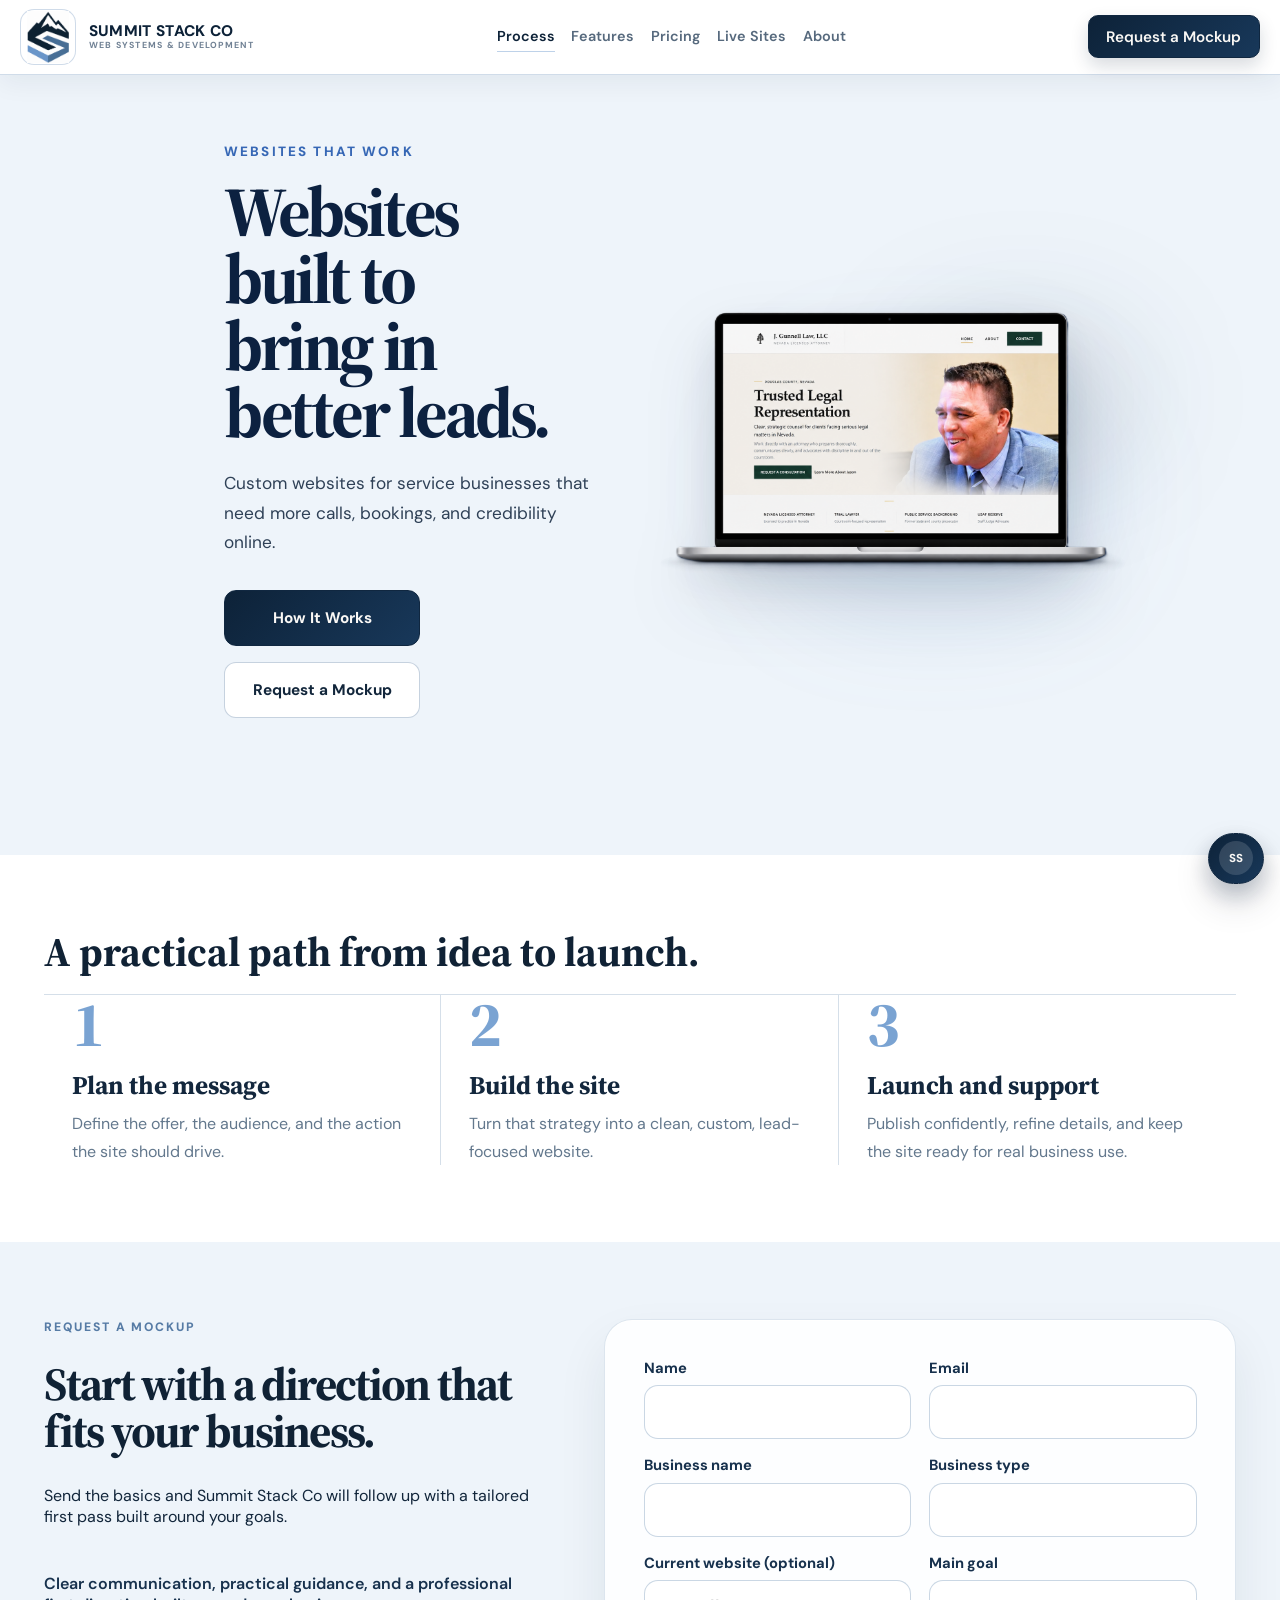
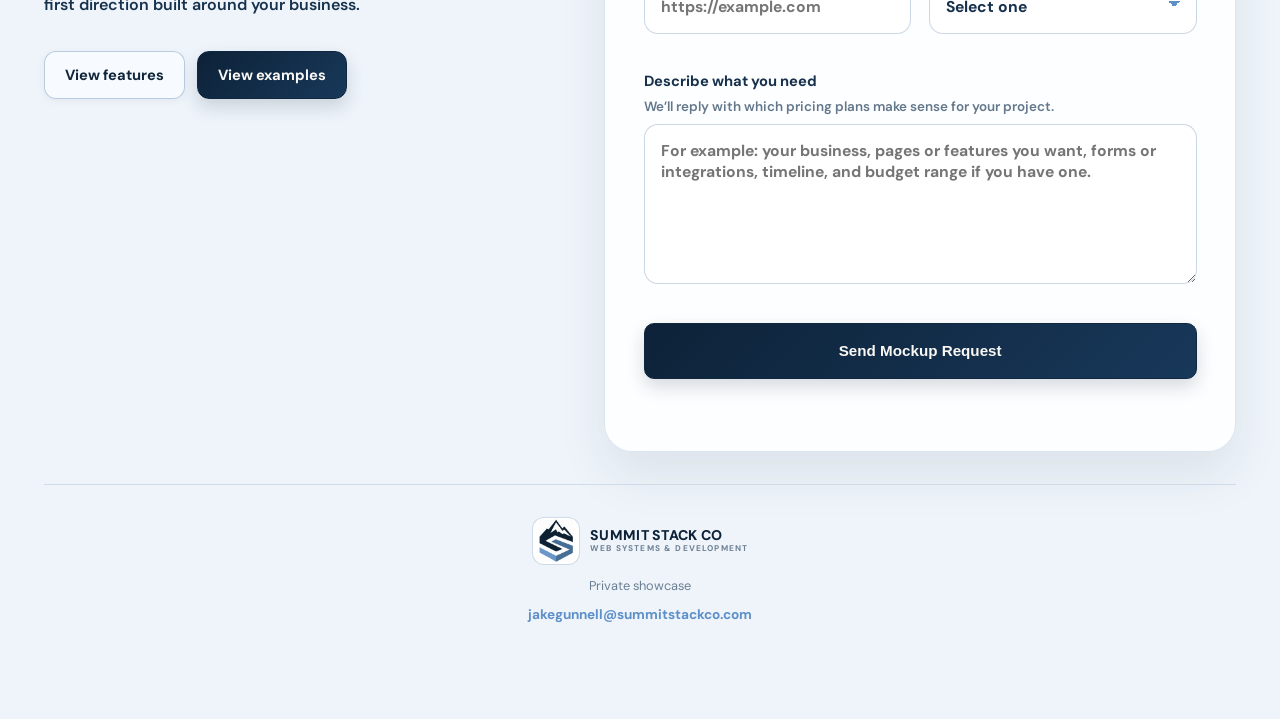
==== commit 0d25e479: "Add redesigned About page and navigation links. Create a full About experience with updated trust-fo" ====
--- a/index.html
+++ b/index.html
@@ -32,6 +32,7 @@
       <a href="features/index.html">Features</a>
       <a href="pricing/index.html">Pricing</a>
       <a href="production/index.html">Live Sites</a>
+      <a href="about/index.html">About</a>
     </nav>
     <div class="private-showcase-nav__actions">
       <a class="primary-btn private-showcase-nav__cta" href="#request-mockup">Request a Mockup</a>
@@ -42,6 +43,7 @@
           <a href="features/index.html">Features</a>
           <a href="pricing/index.html">Pricing</a>
           <a href="production/index.html">Live Sites</a>
+          <a href="about/index.html">About</a>
         </nav>
       </details>
     </div>
--- a/assets/css/sample-sites-private.css
+++ b/assets/css/sample-sites-private.css
@@ -2967,6 +2967,7 @@
   display: flex;
   align-items: flex-start;
   justify-content: center;
+  padding: 0.65rem;
   min-height: 0;
   overflow: hidden;
   border-bottom: 1px solid rgba(214, 204, 194, 0.78);
@@ -3003,7 +3004,10 @@
   max-height: min(420px, 58vh);
   object-fit: contain;
   object-position: top center;
-  background: #f6f0e8;
+  background: #ffffff;
+  border: 1px solid rgba(182, 199, 218, 0.95);
+  border-radius: 0;
+  box-shadow: 0 4px 14px rgba(13, 34, 56, 0.08);
   /* Prefer higher-quality downscaling when the browser supports it */
   image-rendering: high-quality;
 }
@@ -3270,6 +3274,217 @@
   width: 34px;
   height: 1px;
   background: rgba(93, 143, 200, 0.65);
+}
+
+.about-page {
+  max-width: 1120px;
+  margin-left: auto;
+  margin-right: auto;
+  gap: clamp(1.8rem, 4vw, 3rem);
+}
+
+.about-proof-grid {
+  display: grid;
+  gap: 1rem;
+  grid-template-columns: 1fr;
+  padding-bottom: clamp(2rem, 5vw, 3.75rem);
+}
+
+.about-proof-card {
+  border: 1px solid rgba(205, 218, 232, 0.92);
+  border-radius: 18px;
+  background: #ffffff;
+  padding: clamp(1rem, 2.4vw, 1.4rem);
+  box-shadow: 0 2px 12px rgba(13, 34, 56, 0.05);
+}
+
+.about-proof-card h3 {
+  margin: 0 0 0.45rem;
+  font-family: "Source Serif 4", Georgia, serif;
+  font-size: 1.24rem;
+  line-height: 1.2;
+  color: #1f3145;
+}
+
+.about-proof-card p {
+  margin: 0;
+  color: #36506a;
+  line-height: 1.6;
+}
+
+.about-page--redesign {
+  max-width: 1120px;
+  margin-top: clamp(1.4rem, 4vw, 2.6rem);
+  margin-left: auto;
+  margin-right: auto;
+  gap: clamp(1.5rem, 4vw, 2.7rem);
+  padding-top: 0;
+  padding-bottom: clamp(2.4rem, 5vw, 4rem);
+}
+
+.about-hero-card {
+  display: grid;
+  grid-template-columns: 1fr;
+  gap: clamp(1.25rem, 3vw, 2rem);
+  padding: clamp(1.1rem, 3vw, 1.7rem);
+  border: 1px solid rgba(195, 211, 227, 0.96);
+  border-radius: 22px;
+  background:
+    radial-gradient(ellipse 120% 100% at 0% 0%, rgba(93, 143, 200, 0.16), transparent 45%),
+    linear-gradient(145deg, #f9fcff 0%, #eff5fc 100%);
+  box-shadow: 0 10px 28px rgba(13, 34, 56, 0.07);
+}
+
+.about-hero-card__profile {
+  display: grid;
+  align-content: start;
+  justify-items: start;
+  gap: 0.45rem;
+  padding: 0.95rem;
+  border: 1px solid rgba(188, 206, 224, 0.9);
+  border-radius: 16px;
+  background: rgba(255, 255, 255, 0.84);
+}
+
+.about-hero-card__headshot {
+  width: min(142px, 100%);
+  aspect-ratio: 4 / 5;
+  object-fit: cover;
+  object-position: center 28%;
+  border-radius: 14px;
+  border: 1px solid rgba(188, 206, 224, 0.95);
+}
+
+.about-hero-card__name {
+  margin: 0.35rem 0 0;
+  font-family: "Source Serif 4", Georgia, serif;
+  font-size: 1.2rem;
+  font-weight: 600;
+  color: #1f3145;
+}
+
+.about-hero-card__role {
+  margin: 0;
+  color: #4b627a;
+  font-size: 0.94rem;
+}
+
+.about-hero-card__meta {
+  margin: 0.5rem 0 0;
+  padding: 0;
+  list-style: none;
+  display: grid;
+  gap: 0.42rem;
+}
+
+.about-hero-card__meta li {
+  font-size: 0.88rem;
+  color: #25405b;
+  font-weight: 600;
+}
+
+.about-hero-card__copy h1 {
+  margin: 0.4rem 0 0.8rem;
+  max-width: 18ch;
+  font-family: "Source Serif 4", Georgia, serif;
+  font-weight: 600;
+  font-size: clamp(2rem, 4vw, 3.2rem);
+  line-height: 1.03;
+  letter-spacing: -0.04em;
+  color: #162f49;
+}
+
+.about-hero-card__lead {
+  margin: 0;
+  max-width: 66ch;
+  color: #33506b;
+  line-height: 1.72;
+}
+
+.about-hero-card__actions {
+  display: flex;
+  flex-wrap: wrap;
+  gap: 0.7rem;
+  margin-top: 1.1rem;
+}
+
+.about-story-grid {
+  display: grid;
+  grid-template-columns: 1fr;
+  gap: 1rem;
+}
+
+.about-story-card {
+  border: 1px solid rgba(205, 218, 232, 0.92);
+  border-radius: 18px;
+  background: #ffffff;
+  padding: clamp(1rem, 2.4vw, 1.35rem);
+  box-shadow: 0 2px 12px rgba(13, 34, 56, 0.05);
+}
+
+.about-story-card h2 {
+  margin: 0 0 0.55rem;
+  font-family: "Source Serif 4", Georgia, serif;
+  font-size: 1.3rem;
+  line-height: 1.2;
+  color: #20364f;
+}
+
+.about-story-card p {
+  margin: 0;
+  color: #36506a;
+  line-height: 1.64;
+}
+
+.about-story-card p + p {
+  margin-top: 0.75rem;
+}
+
+.about-skills-panel {
+  border: 1px solid rgba(196, 213, 230, 0.94);
+  border-radius: 20px;
+  background:
+    radial-gradient(ellipse 90% 120% at 100% 0%, rgba(93, 143, 200, 0.09), transparent 48%),
+    #ffffff;
+  padding: clamp(1.05rem, 2.6vw, 1.5rem);
+}
+
+.about-skills-panel h2 {
+  margin: 0 0 0.85rem;
+  font-family: "Source Serif 4", Georgia, serif;
+  font-size: clamp(1.5rem, 3vw, 1.95rem);
+  color: #1f3145;
+}
+
+.about-skill-grid {
+  margin: 0;
+  padding: 0;
+  list-style: none;
+  display: grid;
+  grid-template-columns: 1fr;
+  gap: 0.6rem;
+}
+
+.about-skill-grid li {
+  position: relative;
+  padding: 0.66rem 0.78rem 0.66rem 1.55rem;
+  border: 1px solid rgba(205, 218, 232, 0.85);
+  border-radius: 12px;
+  background: rgba(248, 252, 255, 0.92);
+  color: #2a4662;
+  line-height: 1.42;
+}
+
+.about-skill-grid li::before {
+  content: "";
+  position: absolute;
+  left: 0.72rem;
+  top: 50%;
+  width: 7px;
+  height: 7px;
+  border-radius: 999px;
+  transform: translateY(-50%);
+  background: var(--brand);
 }
 
 .closing-credibility {
@@ -3801,6 +4016,26 @@
     gap: clamp(2rem, 5vw, 4rem);
   }
 
+  .about-proof-grid {
+    grid-template-columns: repeat(3, minmax(0, 1fr));
+    gap: 1.15rem;
+  }
+
+  .about-hero-card {
+    grid-template-columns: minmax(230px, 0.34fr) minmax(0, 0.66fr);
+    align-items: start;
+  }
+
+  .about-story-grid {
+    grid-template-columns: repeat(3, minmax(0, 1fr));
+    gap: 1.15rem;
+  }
+
+  .about-skill-grid {
+    grid-template-columns: repeat(2, minmax(0, 1fr));
+    gap: 0.7rem;
+  }
+
   .mockup-form-card {
     padding: 1.8rem;
   }
